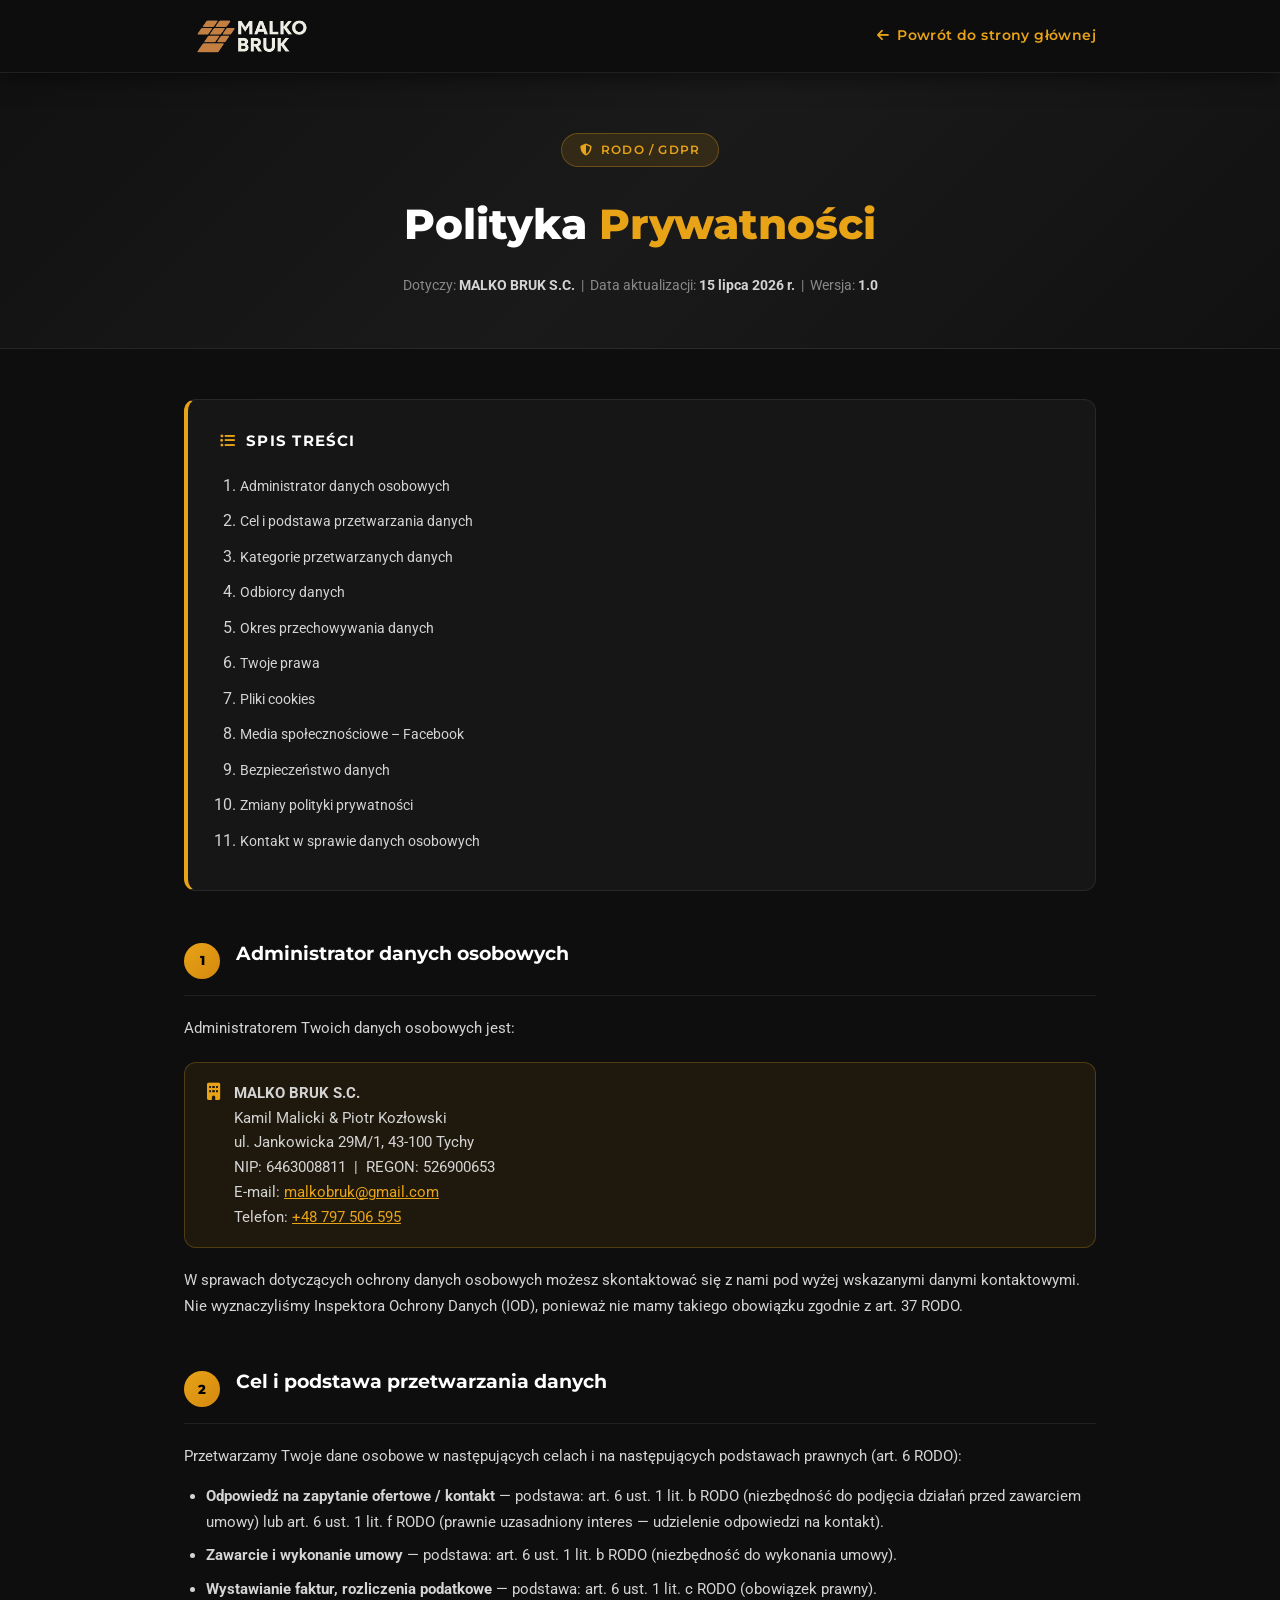
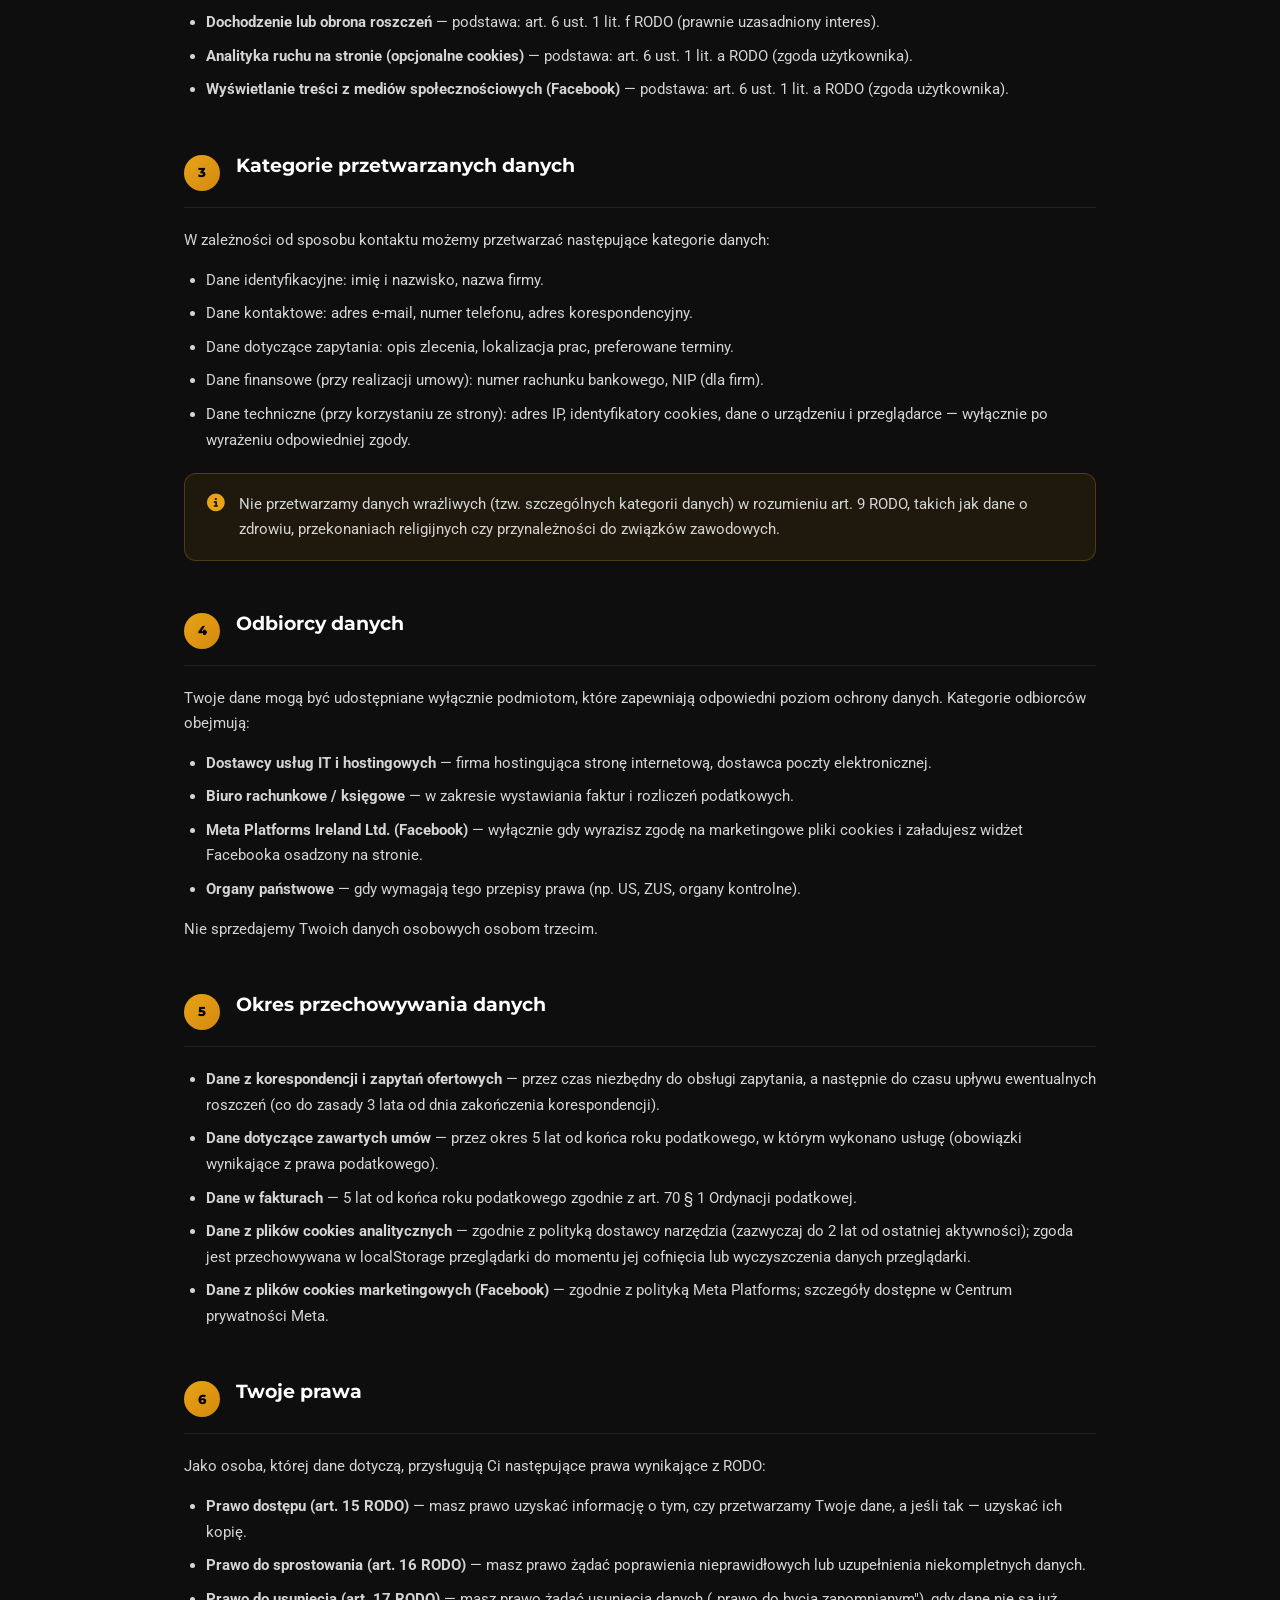
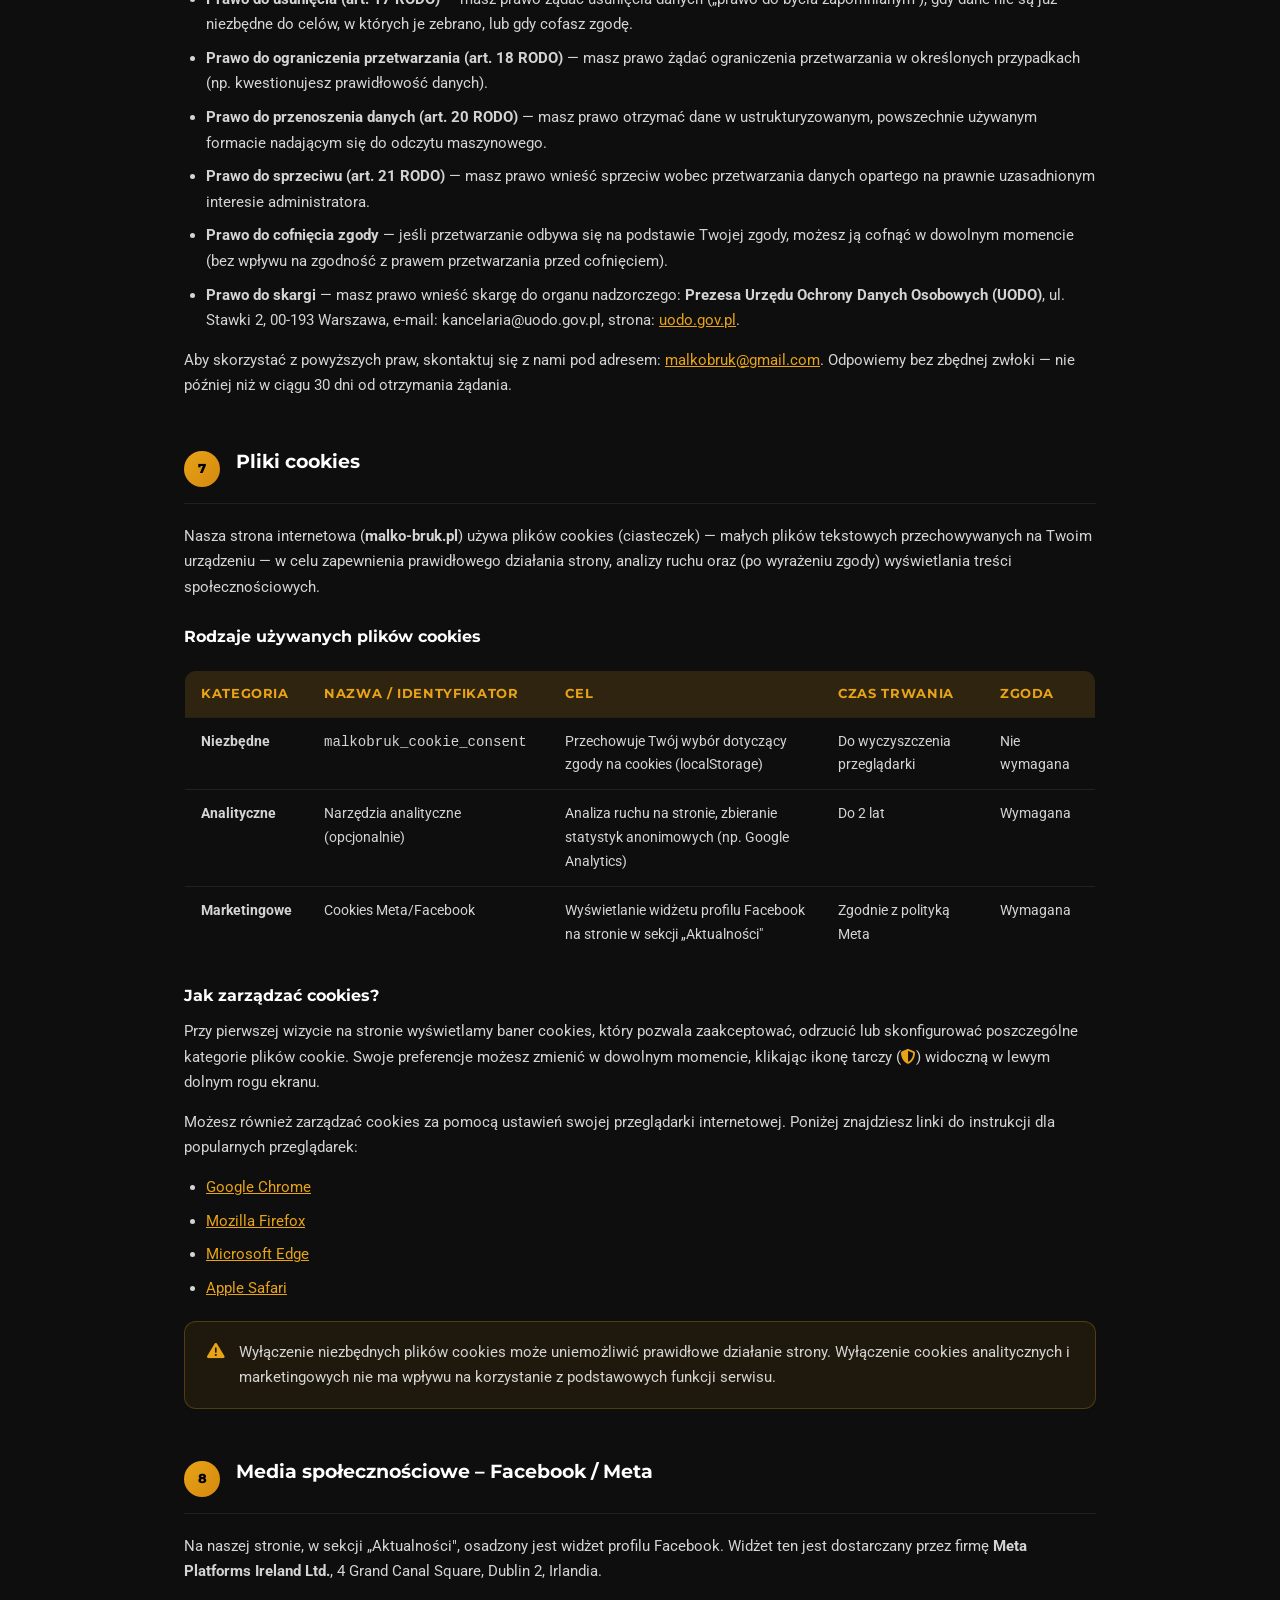
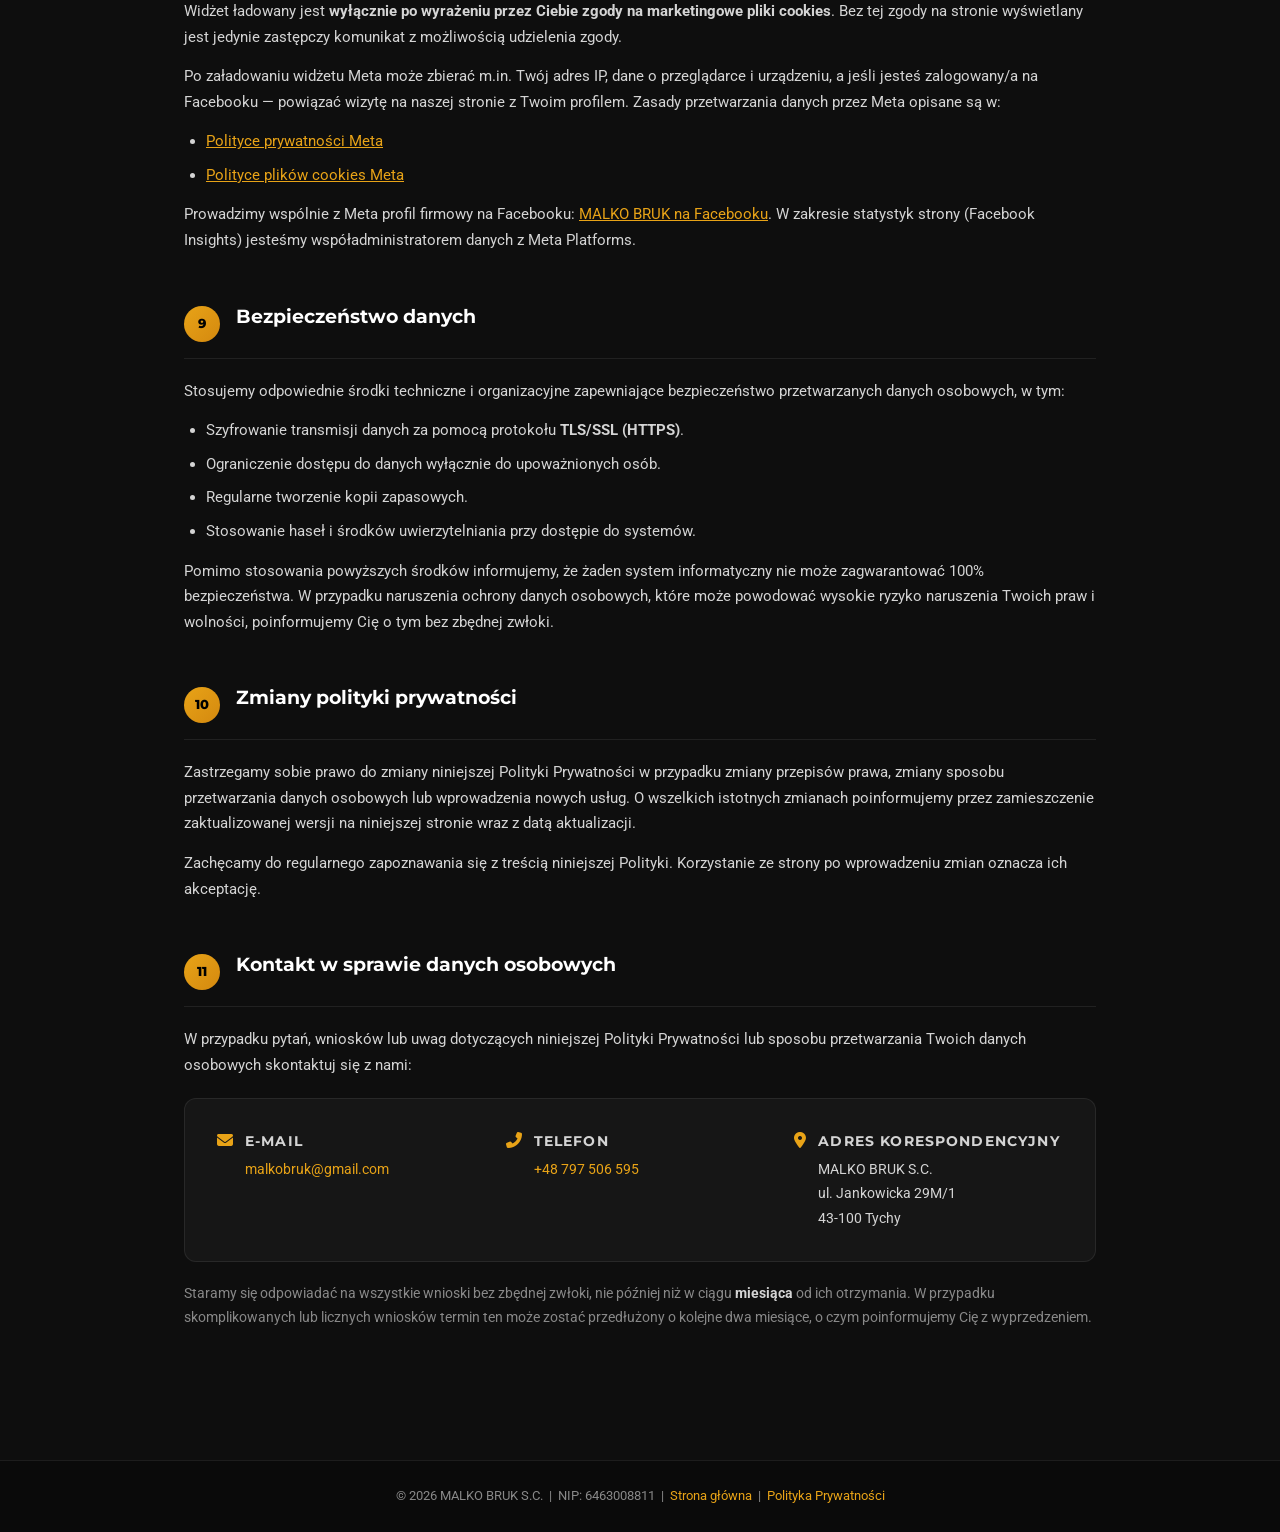
==== polityka-prywatnosci.html @ d1f9d099 "Aktualizacja strony: WebP images, realizacje folder, polityka prywatnosci, htaccess, nowe style i sk" ====
<!DOCTYPE html>
<html lang="pl">

<head>
    <meta charset="UTF-8">
    <meta name="viewport" content="width=device-width, initial-scale=1.0">
    <title>Polityka Prywatności | MALKO BRUK S.C.</title>
    <meta name="description" content="Polityka prywatności firmy MALKO BRUK S.C. - informacje o przetwarzaniu danych osobowych, plikach cookies i prawach użytkowników zgodnie z RODO.">
    <meta name="robots" content="noindex, follow">
    <link rel="canonical" href="https://malko-bruk.pl/polityka-prywatnosci.html">
    <link rel="icon" type="image/webp" href="logo.webp">

    <link rel="preconnect" href="https://fonts.googleapis.com">
    <link rel="preconnect" href="https://fonts.gstatic.com" crossorigin>
    <link href="https://fonts.googleapis.com/css2?family=Montserrat:wght@300;400;600;800&family=Roboto:wght@400;700&display=swap" rel="stylesheet">
    <link rel="stylesheet" href="https://cdnjs.cloudflare.com/ajax/libs/font-awesome/6.4.0/css/all.min.css">

    <style>
        :root {
            --clr-bg: #0e0e0e;
            --clr-surface: #161616;
            --clr-border: rgba(255,255,255,0.08);
            --clr-accent: #e8a317;
            --clr-accent-light: #f5c55a;
            --clr-text: #d4d4d4;
            --clr-text-muted: #888;
            --clr-white: #ffffff;
            --radius: 12px;
            --font-main: 'Montserrat', sans-serif;
            --font-body: 'Roboto', sans-serif;
        }

        *, *::before, *::after { box-sizing: border-box; margin: 0; padding: 0; }

        html { scroll-behavior: smooth; }

        body {
            background: var(--clr-bg);
            color: var(--clr-text);
            font-family: var(--font-body);
            line-height: 1.7;
            min-height: 100vh;
        }

        /* ---- Navbar ---- */
        .pp-navbar {
            background: rgba(14,14,14,0.97);
            border-bottom: 1px solid var(--clr-border);
            padding: 16px 0;
            position: sticky;
            top: 0;
            z-index: 100;
            box-shadow: 0 4px 20px rgba(0,0,0,0.5);
        }
        .pp-nav-inner {
            max-width: 960px;
            margin: 0 auto;
            padding: 0 24px;
            display: flex;
            align-items: center;
            gap: 20px;
        }
        .pp-nav-logo img {
            height: 40px;
            width: auto;
            display: block;
        }
        .pp-nav-back {
            margin-left: auto;
            display: inline-flex;
            align-items: center;
            gap: 8px;
            color: var(--clr-accent);
            text-decoration: none;
            font-family: var(--font-main);
            font-size: 0.85rem;
            font-weight: 600;
            letter-spacing: 0.03em;
            transition: color 0.2s;
        }
        .pp-nav-back:hover { color: var(--clr-accent-light); }

        /* ---- Hero ---- */
        .pp-hero {
            background: linear-gradient(135deg, #111 0%, #1a1a1a 50%, #111 100%);
            border-bottom: 1px solid var(--clr-border);
            padding: 60px 24px 50px;
            text-align: center;
        }
        .pp-hero-badge {
            display: inline-flex;
            align-items: center;
            gap: 8px;
            background: rgba(232,163,23,0.12);
            border: 1px solid rgba(232,163,23,0.3);
            border-radius: 50px;
            padding: 6px 18px;
            font-family: var(--font-main);
            font-size: 0.75rem;
            font-weight: 600;
            color: var(--clr-accent);
            text-transform: uppercase;
            letter-spacing: 0.1em;
            margin-bottom: 22px;
        }
        .pp-hero h1 {
            font-family: var(--font-main);
            font-size: clamp(1.8rem, 4vw, 2.6rem);
            font-weight: 800;
            color: var(--clr-white);
            margin-bottom: 14px;
        }
        .pp-hero h1 span { color: var(--clr-accent); }
        .pp-hero-meta {
            color: var(--clr-text-muted);
            font-size: 0.88rem;
        }
        .pp-hero-meta strong { color: var(--clr-text); }

        /* ---- Main container ---- */
        .pp-container {
            max-width: 960px;
            margin: 0 auto;
            padding: 50px 24px 80px;
        }

        /* ---- Table of Contents ---- */
        .pp-toc {
            background: var(--clr-surface);
            border: 1px solid var(--clr-border);
            border-left: 4px solid var(--clr-accent);
            border-radius: var(--radius);
            padding: 28px 32px;
            margin-bottom: 50px;
        }
        .pp-toc-title {
            font-family: var(--font-main);
            font-size: 0.95rem;
            font-weight: 700;
            color: var(--clr-white);
            text-transform: uppercase;
            letter-spacing: 0.08em;
            margin-bottom: 18px;
            display: flex;
            align-items: center;
            gap: 10px;
        }
        .pp-toc-title i { color: var(--clr-accent); }
        .pp-toc ol {
            padding-left: 20px;
        }
        .pp-toc ol li {
            margin-bottom: 8px;
        }
        .pp-toc ol li a {
            color: var(--clr-text);
            text-decoration: none;
            font-size: 0.9rem;
            transition: color 0.2s;
        }
        .pp-toc ol li a:hover { color: var(--clr-accent); }

        /* ---- Sections ---- */
        .pp-section {
            margin-bottom: 50px;
            scroll-margin-top: 80px;
        }
        .pp-section-header {
            display: flex;
            align-items: flex-start;
            gap: 16px;
            margin-bottom: 20px;
            padding-bottom: 16px;
            border-bottom: 1px solid var(--clr-border);
        }
        .pp-section-num {
            flex-shrink: 0;
            width: 36px;
            height: 36px;
            background: linear-gradient(135deg, var(--clr-accent), #d4890f);
            border-radius: 50%;
            display: flex;
            align-items: center;
            justify-content: center;
            font-family: var(--font-main);
            font-size: 0.8rem;
            font-weight: 800;
            color: #000;
            margin-top: 2px;
        }
        .pp-section h2 {
            font-family: var(--font-main);
            font-size: 1.2rem;
            font-weight: 700;
            color: var(--clr-white);
            line-height: 1.3;
        }
        .pp-section p {
            margin-bottom: 14px;
            font-size: 0.94rem;
            color: var(--clr-text);
        }
        .pp-section p:last-child { margin-bottom: 0; }
        .pp-section ul, .pp-section ol {
            padding-left: 22px;
            margin-bottom: 14px;
        }
        .pp-section li {
            font-size: 0.94rem;
            color: var(--clr-text);
            margin-bottom: 8px;
        }
        .pp-section h3 {
            font-family: var(--font-main);
            font-size: 1rem;
            font-weight: 700;
            color: var(--clr-white);
            margin: 22px 0 10px;
        }

        /* ---- Info box ---- */
        .pp-info-box {
            background: rgba(232,163,23,0.08);
            border: 1px solid rgba(232,163,23,0.25);
            border-radius: var(--radius);
            padding: 18px 22px;
            margin: 20px 0;
            display: flex;
            gap: 14px;
            align-items: flex-start;
        }
        .pp-info-box i {
            color: var(--clr-accent);
            font-size: 1.1rem;
            flex-shrink: 0;
            margin-top: 2px;
        }
        .pp-info-box p {
            margin: 0;
            font-size: 0.91rem;
        }

        /* ---- Cookie table ---- */
        .pp-cookie-table {
            width: 100%;
            border-collapse: collapse;
            margin: 20px 0;
            font-size: 0.88rem;
            border-radius: var(--radius);
            overflow: hidden;
            border: 1px solid var(--clr-border);
        }
        .pp-cookie-table thead tr {
            background: rgba(232,163,23,0.15);
        }
        .pp-cookie-table th {
            padding: 12px 16px;
            text-align: left;
            font-family: var(--font-main);
            font-weight: 700;
            color: var(--clr-accent);
            font-size: 0.8rem;
            text-transform: uppercase;
            letter-spacing: 0.05em;
        }
        .pp-cookie-table td {
            padding: 12px 16px;
            border-top: 1px solid var(--clr-border);
            color: var(--clr-text);
            vertical-align: top;
        }
        .pp-cookie-table tbody tr:hover {
            background: rgba(255,255,255,0.03);
        }

        /* ---- Contact box ---- */
        .pp-contact-box {
            background: var(--clr-surface);
            border: 1px solid var(--clr-border);
            border-radius: var(--radius);
            padding: 30px 32px;
            display: grid;
            grid-template-columns: repeat(auto-fit, minmax(200px, 1fr));
            gap: 20px;
            margin-top: 20px;
        }
        .pp-contact-item {
            display: flex;
            align-items: flex-start;
            gap: 12px;
        }
        .pp-contact-item i {
            color: var(--clr-accent);
            font-size: 1rem;
            margin-top: 3px;
            flex-shrink: 0;
        }
        .pp-contact-item p {
            margin: 0;
            font-size: 0.9rem;
        }
        .pp-contact-item a {
            color: var(--clr-accent);
            text-decoration: none;
        }
        .pp-contact-item a:hover {
            color: var(--clr-accent-light);
            text-decoration: underline;
        }
        .pp-contact-label {
            font-family: var(--font-main);
            font-size: 0.75rem;
            font-weight: 700;
            color: var(--clr-text-muted);
            text-transform: uppercase;
            letter-spacing: 0.08em;
            margin-bottom: 4px !important;
        }

        /* ---- Footer ---- */
        .pp-footer {
            background: #0a0a0a;
            border-top: 1px solid var(--clr-border);
            padding: 24px;
            text-align: center;
            font-size: 0.84rem;
            color: var(--clr-text-muted);
        }
        .pp-footer a {
            color: var(--clr-accent);
            text-decoration: none;
        }
        .pp-footer a:hover { text-decoration: underline; }

        /* ---- Responsive ---- */
        @media (max-width: 600px) {
            .pp-contact-box { grid-template-columns: 1fr; }
            .pp-toc { padding: 20px; }
            .pp-section-header { flex-direction: row; }
        }
    </style>
</head>

<body>

    <!-- Navbar -->
    <nav class="pp-navbar" aria-label="Nawigacja strony polityki prywatności">
        <div class="pp-nav-inner">
            <a href="index.html" class="pp-nav-logo" aria-label="Powrót do strony głównej MALKO BRUK">
                <img src="malko_logo_napis.webp" alt="MALKO BRUK" width="130" height="47">
            </a>
            <a href="index.html" class="pp-nav-back">
                <i class="fas fa-arrow-left" aria-hidden="true"></i> Powrót do strony głównej
            </a>
        </div>
    </nav>

    <!-- Hero -->
    <div class="pp-hero">
        <div class="pp-hero-badge">
            <i class="fas fa-shield-alt" aria-hidden="true"></i> RODO / GDPR
        </div>
        <h1>Polityka <span>Prywatności</span></h1>
        <p class="pp-hero-meta">
            Dotyczy: <strong>MALKO BRUK S.C.</strong> &nbsp;|&nbsp;
            Data aktualizacji: <strong>15 lipca 2026 r.</strong> &nbsp;|&nbsp;
            Wersja: <strong>1.0</strong>
        </p>
    </div>

    <!-- Main content -->
    <main class="pp-container" id="main-content">

        <!-- Table of Contents -->
        <nav class="pp-toc" aria-label="Spis treści">
            <div class="pp-toc-title">
                <i class="fas fa-list-ul" aria-hidden="true"></i> Spis treści
            </div>
            <ol>
                <li><a href="#administrator">Administrator danych osobowych</a></li>
                <li><a href="#cel-przetwarzania">Cel i podstawa przetwarzania danych</a></li>
                <li><a href="#kategorie-danych">Kategorie przetwarzanych danych</a></li>
                <li><a href="#odbiorcy">Odbiorcy danych</a></li>
                <li><a href="#przechowywanie">Okres przechowywania danych</a></li>
                <li><a href="#prawa">Twoje prawa</a></li>
                <li><a href="#cookies">Pliki cookies</a></li>
                <li><a href="#media-spolecznosciowe">Media społecznościowe – Facebook</a></li>
                <li><a href="#bezpieczenstwo">Bezpieczeństwo danych</a></li>
                <li><a href="#zmiany">Zmiany polityki prywatności</a></li>
                <li><a href="#kontakt-pp">Kontakt w sprawie danych osobowych</a></li>
            </ol>
        </nav>

        <!-- §1 Administrator -->
        <section class="pp-section" id="administrator">
            <div class="pp-section-header">
                <div class="pp-section-num">1</div>
                <h2>Administrator danych osobowych</h2>
            </div>
            <p>Administratorem Twoich danych osobowych jest:</p>
            <div class="pp-info-box">
                <i class="fas fa-building" aria-hidden="true"></i>
                <div>
                    <p><strong>MALKO BRUK S.C.</strong><br>
                    Kamil Malicki &amp; Piotr Kozłowski<br>
                    ul. Jankowicka 29M/1, 43-100 Tychy<br>
                    NIP: 6463008811 &nbsp;|&nbsp; REGON: 526900653<br>
                    E-mail: <a href="mailto:malkobruk@gmail.com" style="color: #e8a317;">malkobruk@gmail.com</a><br>
                    Telefon: <a href="tel:+48797506595" style="color: #e8a317;">+48 797 506 595</a></p>
                </div>
            </div>
            <p>W sprawach dotyczących ochrony danych osobowych możesz skontaktować się z nami pod wyżej wskazanymi danymi kontaktowymi. Nie wyznaczyliśmy Inspektora Ochrony Danych (IOD), ponieważ nie mamy takiego obowiązku zgodnie z art. 37 RODO.</p>
        </section>

        <!-- §2 Cel i podstawa -->
        <section class="pp-section" id="cel-przetwarzania">
            <div class="pp-section-header">
                <div class="pp-section-num">2</div>
                <h2>Cel i podstawa przetwarzania danych</h2>
            </div>
            <p>Przetwarzamy Twoje dane osobowe w następujących celach i na następujących podstawach prawnych (art. 6 RODO):</p>
            <ul>
                <li><strong>Odpowiedź na zapytanie ofertowe / kontakt</strong> — podstawa: art. 6 ust. 1 lit. b RODO (niezbędność do podjęcia działań przed zawarciem umowy) lub art. 6 ust. 1 lit. f RODO (prawnie uzasadniony interes — udzielenie odpowiedzi na kontakt).</li>
                <li><strong>Zawarcie i wykonanie umowy</strong> — podstawa: art. 6 ust. 1 lit. b RODO (niezbędność do wykonania umowy).</li>
                <li><strong>Wystawianie faktur, rozliczenia podatkowe</strong> — podstawa: art. 6 ust. 1 lit. c RODO (obowiązek prawny).</li>
                <li><strong>Dochodzenie lub obrona roszczeń</strong> — podstawa: art. 6 ust. 1 lit. f RODO (prawnie uzasadniony interes).</li>
                <li><strong>Analityka ruchu na stronie (opcjonalne cookies)</strong> — podstawa: art. 6 ust. 1 lit. a RODO (zgoda użytkownika).</li>
                <li><strong>Wyświetlanie treści z mediów społecznościowych (Facebook)</strong> — podstawa: art. 6 ust. 1 lit. a RODO (zgoda użytkownika).</li>
            </ul>
        </section>

        <!-- §3 Kategorie danych -->
        <section class="pp-section" id="kategorie-danych">
            <div class="pp-section-header">
                <div class="pp-section-num">3</div>
                <h2>Kategorie przetwarzanych danych</h2>
            </div>
            <p>W zależności od sposobu kontaktu możemy przetwarzać następujące kategorie danych:</p>
            <ul>
                <li>Dane identyfikacyjne: imię i nazwisko, nazwa firmy.</li>
                <li>Dane kontaktowe: adres e-mail, numer telefonu, adres korespondencyjny.</li>
                <li>Dane dotyczące zapytania: opis zlecenia, lokalizacja prac, preferowane terminy.</li>
                <li>Dane finansowe (przy realizacji umowy): numer rachunku bankowego, NIP (dla firm).</li>
                <li>Dane techniczne (przy korzystaniu ze strony): adres IP, identyfikatory cookies, dane o urządzeniu i przeglądarce — wyłącznie po wyrażeniu odpowiedniej zgody.</li>
            </ul>
            <div class="pp-info-box">
                <i class="fas fa-info-circle" aria-hidden="true"></i>
                <p>Nie przetwarzamy danych wrażliwych (tzw. szczególnych kategorii danych) w rozumieniu art. 9 RODO, takich jak dane o zdrowiu, przekonaniach religijnych czy przynależności do związków zawodowych.</p>
            </div>
        </section>

        <!-- §4 Odbiorcy -->
        <section class="pp-section" id="odbiorcy">
            <div class="pp-section-header">
                <div class="pp-section-num">4</div>
                <h2>Odbiorcy danych</h2>
            </div>
            <p>Twoje dane mogą być udostępniane wyłącznie podmiotom, które zapewniają odpowiedni poziom ochrony danych. Kategorie odbiorców obejmują:</p>
            <ul>
                <li><strong>Dostawcy usług IT i hostingowych</strong> — firma hostingująca stronę internetową, dostawca poczty elektronicznej.</li>
                <li><strong>Biuro rachunkowe / księgowe</strong> — w zakresie wystawiania faktur i rozliczeń podatkowych.</li>
                <li><strong>Meta Platforms Ireland Ltd. (Facebook)</strong> — wyłącznie gdy wyrazisz zgodę na marketingowe pliki cookies i załadujesz widżet Facebooka osadzony na stronie.</li>
                <li><strong>Organy państwowe</strong> — gdy wymagają tego przepisy prawa (np. US, ZUS, organy kontrolne).</li>
            </ul>
            <p>Nie sprzedajemy Twoich danych osobowych osobom trzecim.</p>
        </section>

        <!-- §5 Przechowywanie -->
        <section class="pp-section" id="przechowywanie">
            <div class="pp-section-header">
                <div class="pp-section-num">5</div>
                <h2>Okres przechowywania danych</h2>
            </div>
            <ul>
                <li><strong>Dane z korespondencji i zapytań ofertowych</strong> — przez czas niezbędny do obsługi zapytania, a następnie do czasu upływu ewentualnych roszczeń (co do zasady 3 lata od dnia zakończenia korespondencji).</li>
                <li><strong>Dane dotyczące zawartych umów</strong> — przez okres 5 lat od końca roku podatkowego, w którym wykonano usługę (obowiązki wynikające z prawa podatkowego).</li>
                <li><strong>Dane w fakturach</strong> — 5 lat od końca roku podatkowego zgodnie z art. 70 § 1 Ordynacji podatkowej.</li>
                <li><strong>Dane z plików cookies analitycznych</strong> — zgodnie z polityką dostawcy narzędzia (zazwyczaj do 2 lat od ostatniej aktywności); zgoda jest przechowywana w localStorage przeglądarki do momentu jej cofnięcia lub wyczyszczenia danych przeglądarki.</li>
                <li><strong>Dane z plików cookies marketingowych (Facebook)</strong> — zgodnie z polityką Meta Platforms; szczegóły dostępne w Centrum prywatności Meta.</li>
            </ul>
        </section>

        <!-- §6 Prawa -->
        <section class="pp-section" id="prawa">
            <div class="pp-section-header">
                <div class="pp-section-num">6</div>
                <h2>Twoje prawa</h2>
            </div>
            <p>Jako osoba, której dane dotyczą, przysługują Ci następujące prawa wynikające z RODO:</p>
            <ul>
                <li><strong>Prawo dostępu (art. 15 RODO)</strong> — masz prawo uzyskać informację o tym, czy przetwarzamy Twoje dane, a jeśli tak — uzyskać ich kopię.</li>
                <li><strong>Prawo do sprostowania (art. 16 RODO)</strong> — masz prawo żądać poprawienia nieprawidłowych lub uzupełnienia niekompletnych danych.</li>
                <li><strong>Prawo do usunięcia (art. 17 RODO)</strong> — masz prawo żądać usunięcia danych („prawo do bycia zapomnianym"), gdy dane nie są już niezbędne do celów, w których je zebrano, lub gdy cofasz zgodę.</li>
                <li><strong>Prawo do ograniczenia przetwarzania (art. 18 RODO)</strong> — masz prawo żądać ograniczenia przetwarzania w określonych przypadkach (np. kwestionujesz prawidłowość danych).</li>
                <li><strong>Prawo do przenoszenia danych (art. 20 RODO)</strong> — masz prawo otrzymać dane w ustrukturyzowanym, powszechnie używanym formacie nadającym się do odczytu maszynowego.</li>
                <li><strong>Prawo do sprzeciwu (art. 21 RODO)</strong> — masz prawo wnieść sprzeciw wobec przetwarzania danych opartego na prawnie uzasadnionym interesie administratora.</li>
                <li><strong>Prawo do cofnięcia zgody</strong> — jeśli przetwarzanie odbywa się na podstawie Twojej zgody, możesz ją cofnąć w dowolnym momencie (bez wpływu na zgodność z prawem przetwarzania przed cofnięciem).</li>
                <li><strong>Prawo do skargi</strong> — masz prawo wnieść skargę do organu nadzorczego: <strong>Prezesa Urzędu Ochrony Danych Osobowych (UODO)</strong>, ul. Stawki 2, 00-193 Warszawa, e-mail: kancelaria@uodo.gov.pl, strona: <a href="https://uodo.gov.pl" target="_blank" rel="noopener noreferrer" style="color:#e8a317;">uodo.gov.pl</a>.</li>
            </ul>
            <p>Aby skorzystać z powyższych praw, skontaktuj się z nami pod adresem: <a href="mailto:malkobruk@gmail.com" style="color:#e8a317;">malkobruk@gmail.com</a>. Odpowiemy bez zbędnej zwłoki — nie później niż w ciągu 30 dni od otrzymania żądania.</p>
        </section>

        <!-- §7 Cookies -->
        <section class="pp-section" id="cookies">
            <div class="pp-section-header">
                <div class="pp-section-num">7</div>
                <h2>Pliki cookies</h2>
            </div>
            <p>Nasza strona internetowa (<strong>malko-bruk.pl</strong>) używa plików cookies (ciasteczek) — małych plików tekstowych przechowywanych na Twoim urządzeniu — w celu zapewnienia prawidłowego działania strony, analizy ruchu oraz (po wyrażeniu zgody) wyświetlania treści społecznościowych.</p>

            <h3>Rodzaje używanych plików cookies</h3>
            <table class="pp-cookie-table" role="table" aria-label="Tabela plików cookies">
                <thead>
                    <tr>
                        <th scope="col">Kategoria</th>
                        <th scope="col">Nazwa / Identyfikator</th>
                        <th scope="col">Cel</th>
                        <th scope="col">Czas trwania</th>
                        <th scope="col">Zgoda</th>
                    </tr>
                </thead>
                <tbody>
                    <tr>
                        <td><strong>Niezbędne</strong></td>
                        <td><code>malkobruk_cookie_consent</code></td>
                        <td>Przechowuje Twój wybór dotyczący zgody na cookies (localStorage)</td>
                        <td>Do wyczyszczenia przeglądarki</td>
                        <td>Nie wymagana</td>
                    </tr>
                    <tr>
                        <td><strong>Analityczne</strong></td>
                        <td>Narzędzia analityczne (opcjonalnie)</td>
                        <td>Analiza ruchu na stronie, zbieranie statystyk anonimowych (np. Google Analytics)</td>
                        <td>Do 2 lat</td>
                        <td>Wymagana</td>
                    </tr>
                    <tr>
                        <td><strong>Marketingowe</strong></td>
                        <td>Cookies Meta/Facebook</td>
                        <td>Wyświetlanie widżetu profilu Facebook na stronie w sekcji „Aktualności"</td>
                        <td>Zgodnie z polityką Meta</td>
                        <td>Wymagana</td>
                    </tr>
                </tbody>
            </table>

            <h3>Jak zarządzać cookies?</h3>
            <p>Przy pierwszej wizycie na stronie wyświetlamy baner cookies, który pozwala zaakceptować, odrzucić lub skonfigurować poszczególne kategorie plików cookie. Swoje preferencje możesz zmienić w dowolnym momencie, klikając ikonę tarczy (<i class="fas fa-shield-alt" aria-hidden="true" style="color:#e8a317;"></i>) widoczną w lewym dolnym rogu ekranu.</p>
            <p>Możesz również zarządzać cookies za pomocą ustawień swojej przeglądarki internetowej. Poniżej znajdziesz linki do instrukcji dla popularnych przeglądarek:</p>
            <ul>
                <li><a href="https://support.google.com/chrome/answer/95647" target="_blank" rel="noopener noreferrer" style="color:#e8a317;">Google Chrome</a></li>
                <li><a href="https://support.mozilla.org/pl/kb/usuwanie-ciasteczek" target="_blank" rel="noopener noreferrer" style="color:#e8a317;">Mozilla Firefox</a></li>
                <li><a href="https://support.microsoft.com/pl-pl/microsoft-edge/usuwanie-pliki-cookie" target="_blank" rel="noopener noreferrer" style="color:#e8a317;">Microsoft Edge</a></li>
                <li><a href="https://support.apple.com/pl-pl/guide/safari/sfri11471/mac" target="_blank" rel="noopener noreferrer" style="color:#e8a317;">Apple Safari</a></li>
            </ul>
            <div class="pp-info-box">
                <i class="fas fa-exclamation-triangle" aria-hidden="true"></i>
                <p>Wyłączenie niezbędnych plików cookies może uniemożliwić prawidłowe działanie strony. Wyłączenie cookies analitycznych i marketingowych nie ma wpływu na korzystanie z podstawowych funkcji serwisu.</p>
            </div>
        </section>

        <!-- §8 Facebook -->
        <section class="pp-section" id="media-spolecznosciowe">
            <div class="pp-section-header">
                <div class="pp-section-num">8</div>
                <h2>Media społecznościowe – Facebook / Meta</h2>
            </div>
            <p>Na naszej stronie, w sekcji „Aktualności", osadzony jest widżet profilu Facebook. Widżet ten jest dostarczany przez firmę <strong>Meta Platforms Ireland Ltd.</strong>, 4 Grand Canal Square, Dublin 2, Irlandia.</p>
            <p>Widżet ładowany jest <strong>wyłącznie po wyrażeniu przez Ciebie zgody na marketingowe pliki cookies</strong>. Bez tej zgody na stronie wyświetlany jest jedynie zastępczy komunikat z możliwością udzielenia zgody.</p>
            <p>Po załadowaniu widżetu Meta może zbierać m.in. Twój adres IP, dane o przeglądarce i urządzeniu, a jeśli jesteś zalogowany/a na Facebooku — powiązać wizytę na naszej stronie z Twoim profilem. Zasady przetwarzania danych przez Meta opisane są w:</p>
            <ul>
                <li><a href="https://www.facebook.com/privacy/policy/" target="_blank" rel="noopener noreferrer" style="color:#e8a317;">Polityce prywatności Meta</a></li>
                <li><a href="https://www.facebook.com/policies/cookies/" target="_blank" rel="noopener noreferrer" style="color:#e8a317;">Polityce plików cookies Meta</a></li>
            </ul>
            <p>Prowadzimy wspólnie z Meta profil firmowy na Facebooku: <a href="https://www.facebook.com/profile.php?id=61573181715064" target="_blank" rel="noopener noreferrer" style="color:#e8a317;">MALKO BRUK na Facebooku</a>. W zakresie statystyk strony (Facebook Insights) jesteśmy współadministratorem danych z Meta Platforms.</p>
        </section>

        <!-- §9 Bezpieczeństwo -->
        <section class="pp-section" id="bezpieczenstwo">
            <div class="pp-section-header">
                <div class="pp-section-num">9</div>
                <h2>Bezpieczeństwo danych</h2>
            </div>
            <p>Stosujemy odpowiednie środki techniczne i organizacyjne zapewniające bezpieczeństwo przetwarzanych danych osobowych, w tym:</p>
            <ul>
                <li>Szyfrowanie transmisji danych za pomocą protokołu <strong>TLS/SSL (HTTPS)</strong>.</li>
                <li>Ograniczenie dostępu do danych wyłącznie do upoważnionych osób.</li>
                <li>Regularne tworzenie kopii zapasowych.</li>
                <li>Stosowanie haseł i środków uwierzytelniania przy dostępie do systemów.</li>
            </ul>
            <p>Pomimo stosowania powyższych środków informujemy, że żaden system informatyczny nie może zagwarantować 100% bezpieczeństwa. W przypadku naruszenia ochrony danych osobowych, które może powodować wysokie ryzyko naruszenia Twoich praw i wolności, poinformujemy Cię o tym bez zbędnej zwłoki.</p>
        </section>

        <!-- §10 Zmiany -->
        <section class="pp-section" id="zmiany">
            <div class="pp-section-header">
                <div class="pp-section-num">10</div>
                <h2>Zmiany polityki prywatności</h2>
            </div>
            <p>Zastrzegamy sobie prawo do zmiany niniejszej Polityki Prywatności w przypadku zmiany przepisów prawa, zmiany sposobu przetwarzania danych osobowych lub wprowadzenia nowych usług. O wszelkich istotnych zmianach poinformujemy przez zamieszczenie zaktualizowanej wersji na niniejszej stronie wraz z datą aktualizacji.</p>
            <p>Zachęcamy do regularnego zapoznawania się z treścią niniejszej Polityki. Korzystanie ze strony po wprowadzeniu zmian oznacza ich akceptację.</p>
        </section>

        <!-- §11 Kontakt -->
        <section class="pp-section" id="kontakt-pp">
            <div class="pp-section-header">
                <div class="pp-section-num">11</div>
                <h2>Kontakt w sprawie danych osobowych</h2>
            </div>
            <p>W przypadku pytań, wniosków lub uwag dotyczących niniejszej Polityki Prywatności lub sposobu przetwarzania Twoich danych osobowych skontaktuj się z nami:</p>
            <div class="pp-contact-box">
                <div class="pp-contact-item">
                    <i class="fas fa-envelope" aria-hidden="true"></i>
                    <div>
                        <p class="pp-contact-label">E-mail</p>
                        <p><a href="mailto:malkobruk@gmail.com">malkobruk@gmail.com</a></p>
                    </div>
                </div>
                <div class="pp-contact-item">
                    <i class="fas fa-phone-alt" aria-hidden="true"></i>
                    <div>
                        <p class="pp-contact-label">Telefon</p>
                        <p><a href="tel:+48797506595">+48 797 506 595</a></p>
                    </div>
                </div>
                <div class="pp-contact-item">
                    <i class="fas fa-map-marker-alt" aria-hidden="true"></i>
                    <div>
                        <p class="pp-contact-label">Adres korespondencyjny</p>
                        <p>MALKO BRUK S.C.<br>ul. Jankowicka 29M/1<br>43-100 Tychy</p>
                    </div>
                </div>
            </div>
            <p style="margin-top: 20px; font-size: 0.88rem; color: #888;">Staramy się odpowiadać na wszystkie wnioski bez zbędnej zwłoki, nie później niż w ciągu <strong style="color: #d4d4d4;">miesiąca</strong> od ich otrzymania. W przypadku skomplikowanych lub licznych wniosków termin ten może zostać przedłużony o kolejne dwa miesiące, o czym poinformujemy Cię z wyprzedzeniem.</p>
        </section>

    </main>

    <!-- Footer -->
    <footer class="pp-footer">
        <p>&copy; 2026 MALKO BRUK S.C. &nbsp;|&nbsp; NIP: 6463008811 &nbsp;|&nbsp;
            <a href="index.html">Strona główna</a> &nbsp;|&nbsp;
            <a href="polityka-prywatnosci.html">Polityka Prywatności</a>
        </p>
    </footer>

</body>

</html>
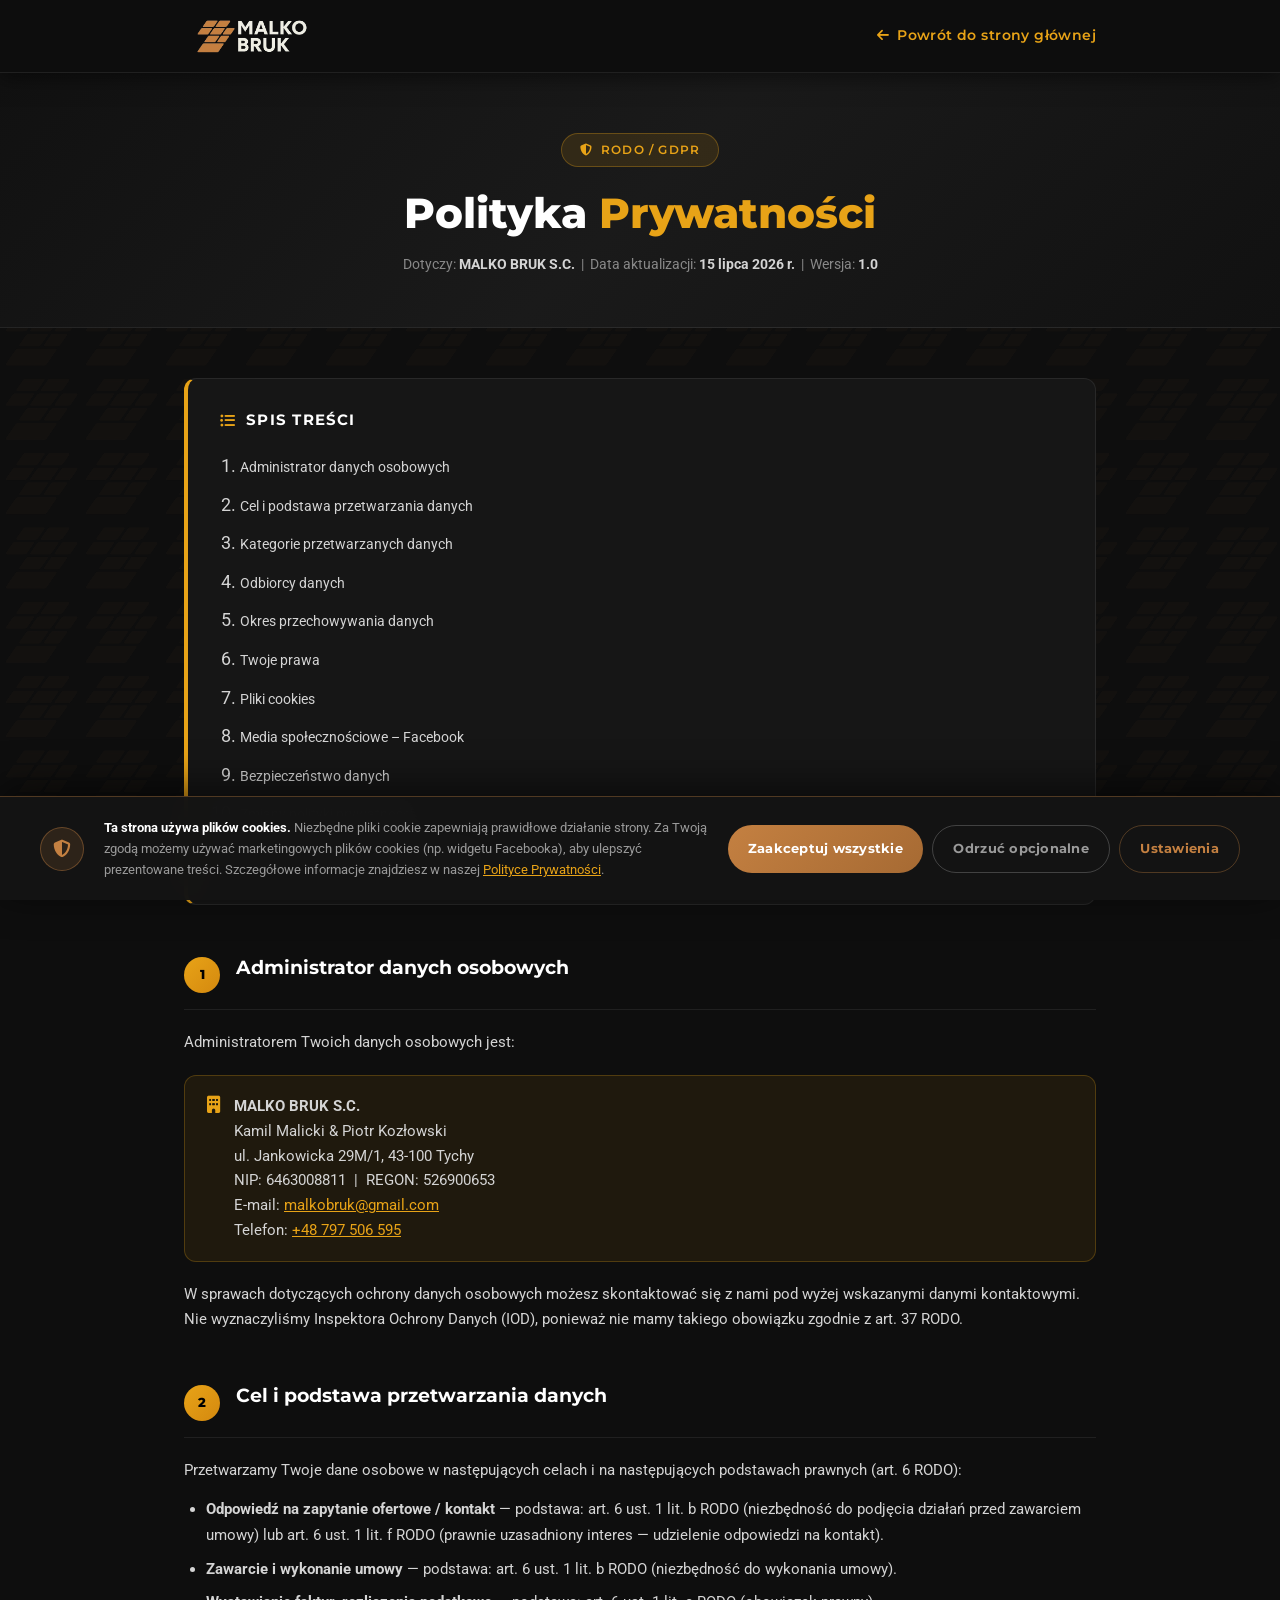
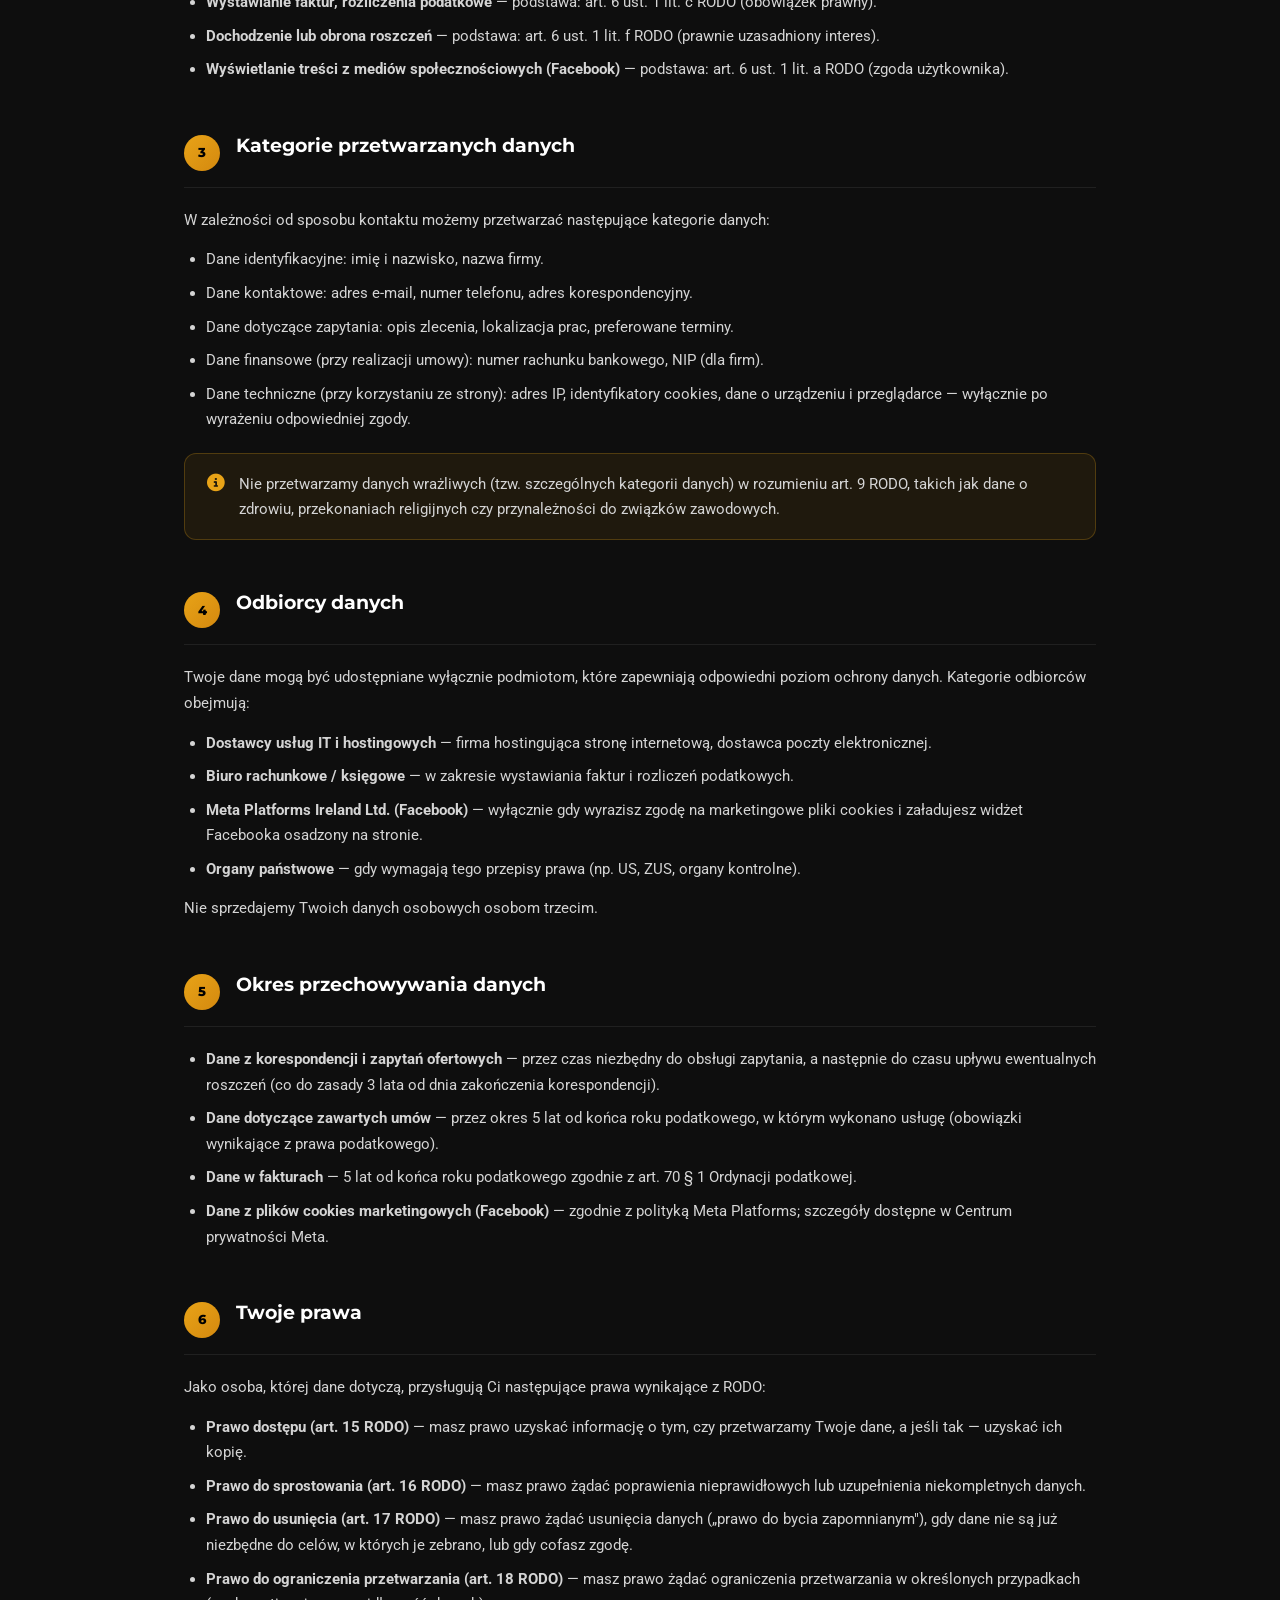
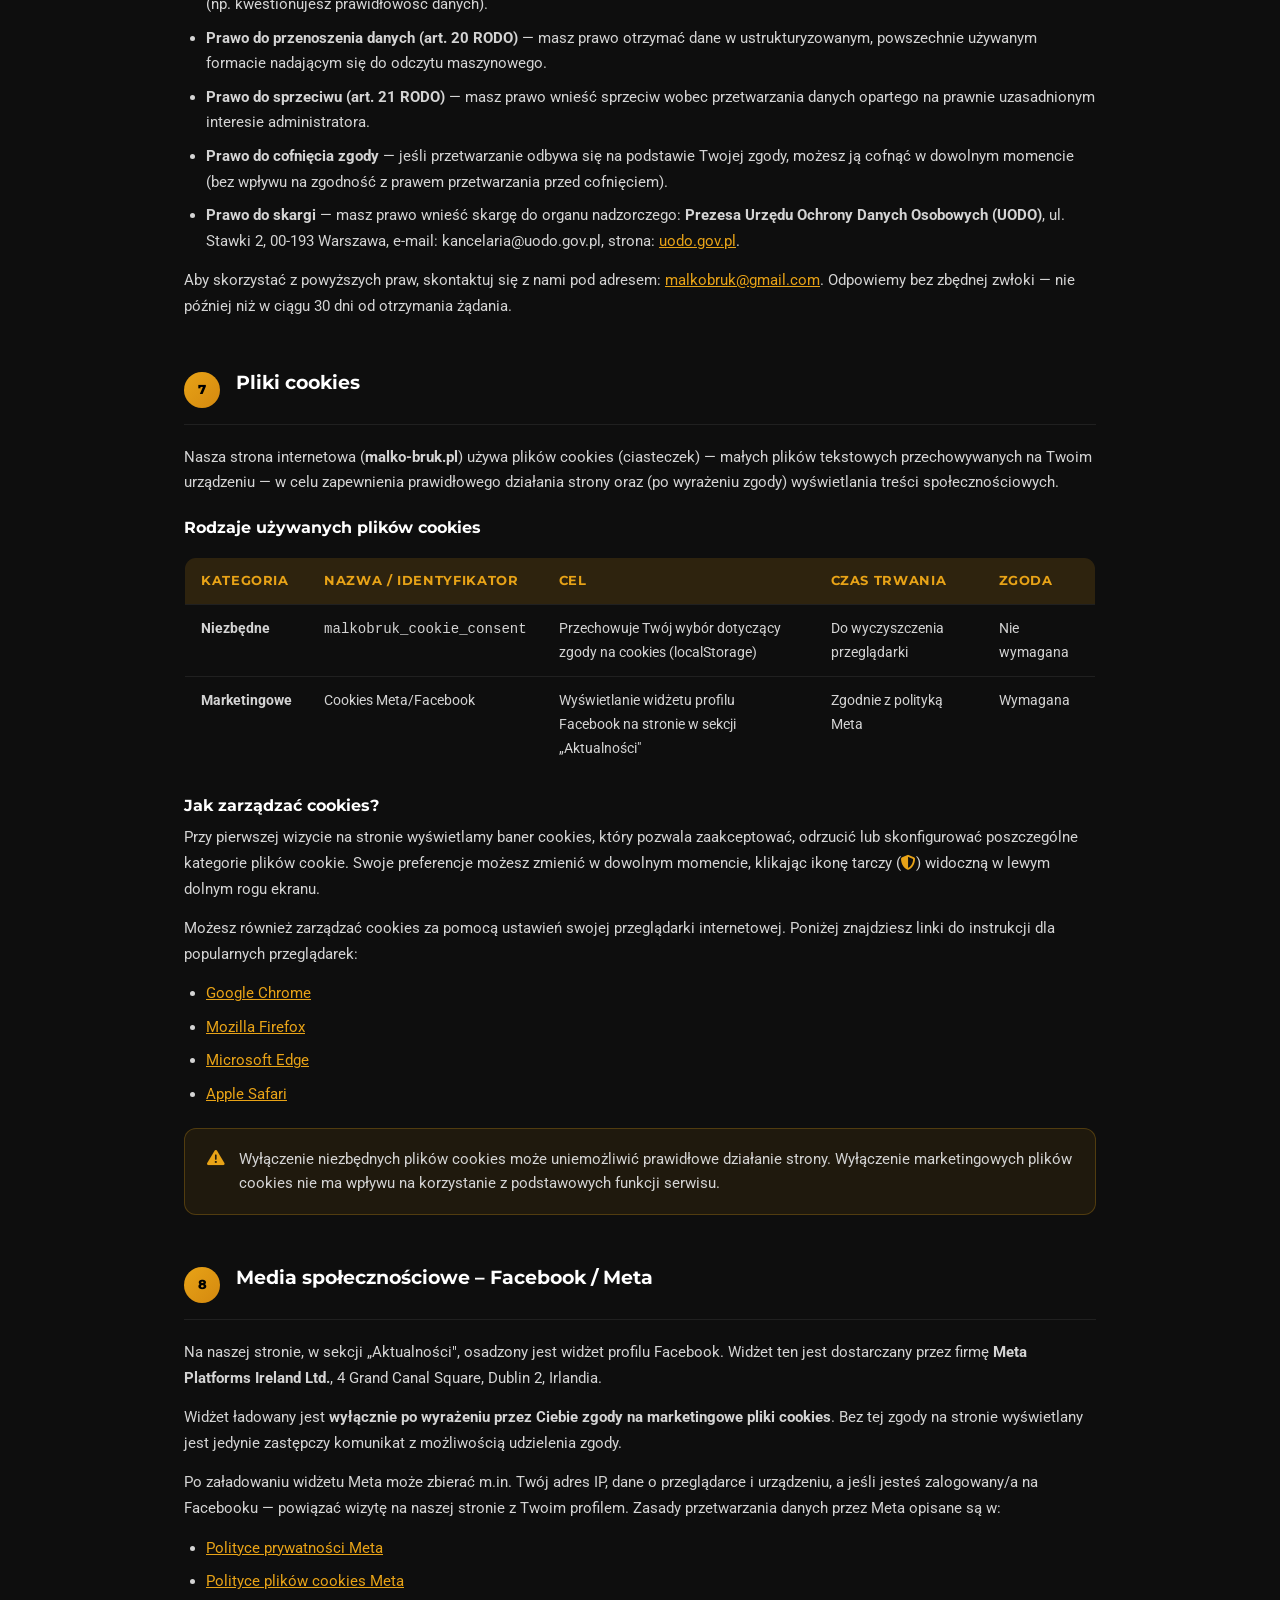
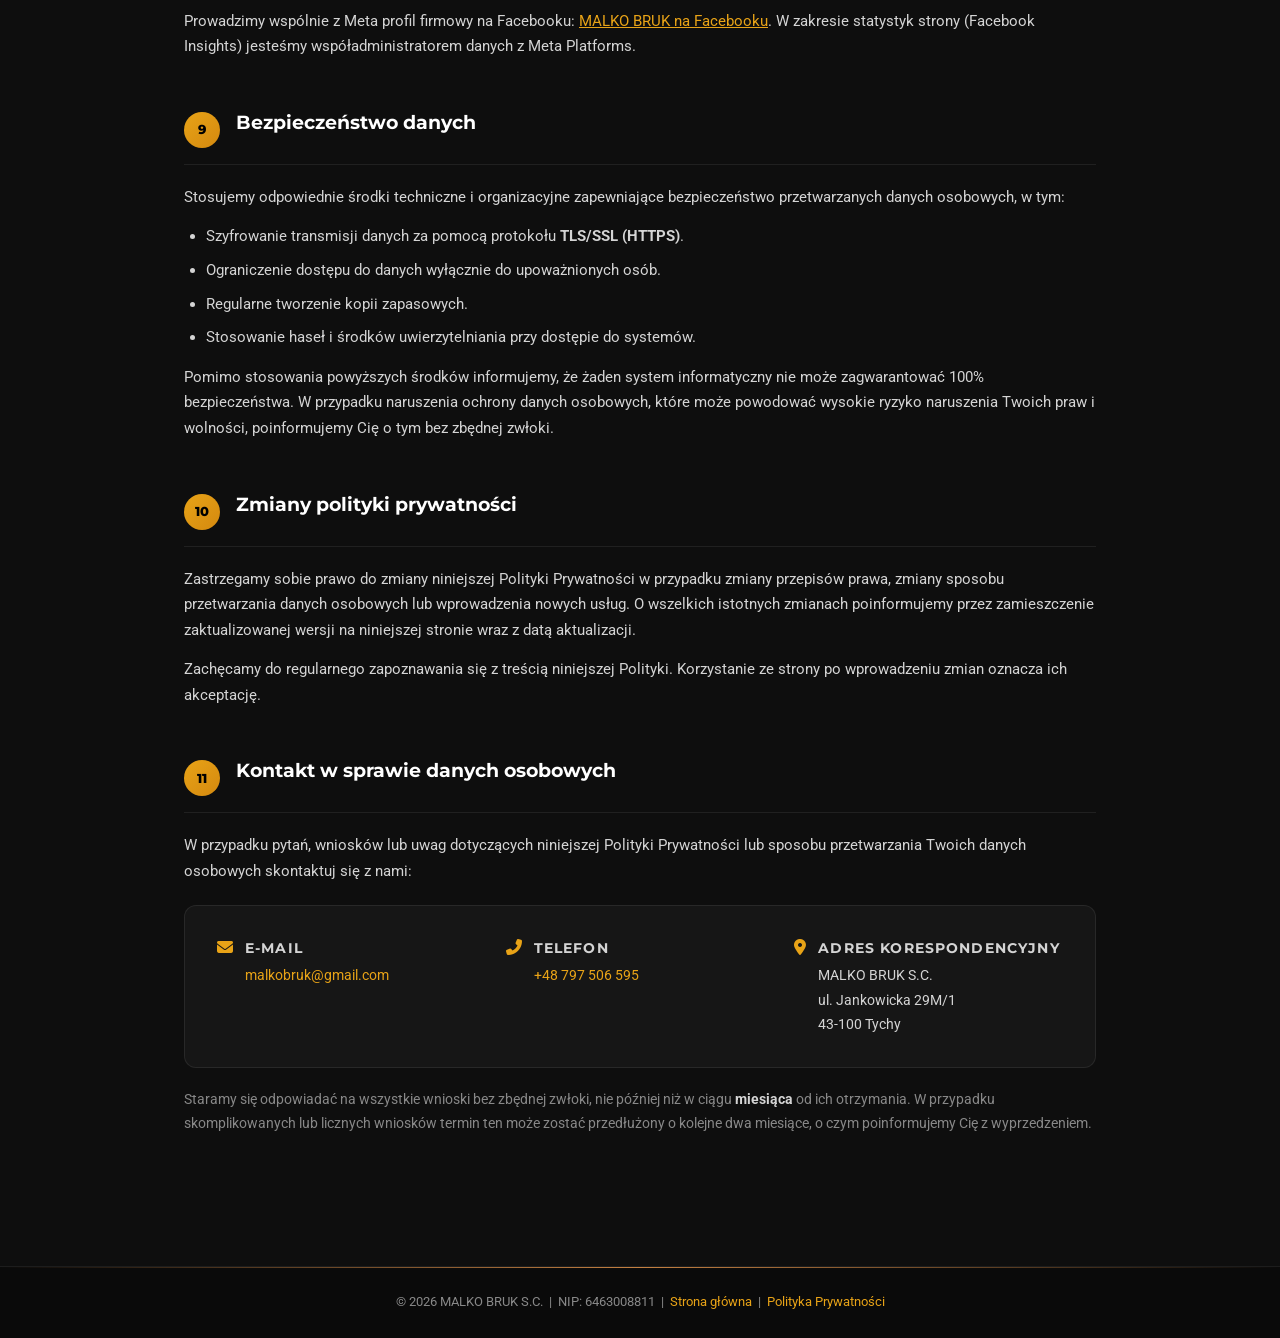
==== commit 42d35d0b: "Wdrozenie poprawek dostepnosci, RODO/Cookies na podstronie, usuniecie analityki, usuniecie nieuzywan" ====
--- a/polityka-prywatnosci.html
+++ b/polityka-prywatnosci.html
@@ -14,6 +14,7 @@
     <link rel="preconnect" href="https://fonts.gstatic.com" crossorigin>
     <link href="https://fonts.googleapis.com/css2?family=Montserrat:wght@300;400;600;800&family=Roboto:wght@400;700&display=swap" rel="stylesheet">
     <link rel="stylesheet" href="https://cdnjs.cloudflare.com/ajax/libs/font-awesome/6.4.0/css/all.min.css">
+    <link rel="stylesheet" href="style.css?v=18">
 
     <style>
         :root {
@@ -424,7 +425,6 @@
                 <li><strong>Zawarcie i wykonanie umowy</strong> — podstawa: art. 6 ust. 1 lit. b RODO (niezbędność do wykonania umowy).</li>
                 <li><strong>Wystawianie faktur, rozliczenia podatkowe</strong> — podstawa: art. 6 ust. 1 lit. c RODO (obowiązek prawny).</li>
                 <li><strong>Dochodzenie lub obrona roszczeń</strong> — podstawa: art. 6 ust. 1 lit. f RODO (prawnie uzasadniony interes).</li>
-                <li><strong>Analityka ruchu na stronie (opcjonalne cookies)</strong> — podstawa: art. 6 ust. 1 lit. a RODO (zgoda użytkownika).</li>
                 <li><strong>Wyświetlanie treści z mediów społecznościowych (Facebook)</strong> — podstawa: art. 6 ust. 1 lit. a RODO (zgoda użytkownika).</li>
             </ul>
         </section>
@@ -475,7 +475,6 @@
                 <li><strong>Dane z korespondencji i zapytań ofertowych</strong> — przez czas niezbędny do obsługi zapytania, a następnie do czasu upływu ewentualnych roszczeń (co do zasady 3 lata od dnia zakończenia korespondencji).</li>
                 <li><strong>Dane dotyczące zawartych umów</strong> — przez okres 5 lat od końca roku podatkowego, w którym wykonano usługę (obowiązki wynikające z prawa podatkowego).</li>
                 <li><strong>Dane w fakturach</strong> — 5 lat od końca roku podatkowego zgodnie z art. 70 § 1 Ordynacji podatkowej.</li>
-                <li><strong>Dane z plików cookies analitycznych</strong> — zgodnie z polityką dostawcy narzędzia (zazwyczaj do 2 lat od ostatniej aktywności); zgoda jest przechowywana w localStorage przeglądarki do momentu jej cofnięcia lub wyczyszczenia danych przeglądarki.</li>
                 <li><strong>Dane z plików cookies marketingowych (Facebook)</strong> — zgodnie z polityką Meta Platforms; szczegóły dostępne w Centrum prywatności Meta.</li>
             </ul>
         </section>
@@ -506,7 +505,7 @@
                 <div class="pp-section-num">7</div>
                 <h2>Pliki cookies</h2>
             </div>
-            <p>Nasza strona internetowa (<strong>malko-bruk.pl</strong>) używa plików cookies (ciasteczek) — małych plików tekstowych przechowywanych na Twoim urządzeniu — w celu zapewnienia prawidłowego działania strony, analizy ruchu oraz (po wyrażeniu zgody) wyświetlania treści społecznościowych.</p>
+            <p>Nasza strona internetowa (<strong>malko-bruk.pl</strong>) używa plików cookies (ciasteczek) — małych plików tekstowych przechowywanych na Twoim urządzeniu — w celu zapewnienia prawidłowego działania strony oraz (po wyrażeniu zgody) wyświetlania treści społecznościowych.</p>
 
             <h3>Rodzaje używanych plików cookies</h3>
             <table class="pp-cookie-table" role="table" aria-label="Tabela plików cookies">
@@ -528,13 +527,6 @@
                         <td>Nie wymagana</td>
                     </tr>
                     <tr>
-                        <td><strong>Analityczne</strong></td>
-                        <td>Narzędzia analityczne (opcjonalnie)</td>
-                        <td>Analiza ruchu na stronie, zbieranie statystyk anonimowych (np. Google Analytics)</td>
-                        <td>Do 2 lat</td>
-                        <td>Wymagana</td>
-                    </tr>
-                    <tr>
                         <td><strong>Marketingowe</strong></td>
                         <td>Cookies Meta/Facebook</td>
                         <td>Wyświetlanie widżetu profilu Facebook na stronie w sekcji „Aktualności"</td>
@@ -555,7 +547,7 @@
             </ul>
             <div class="pp-info-box">
                 <i class="fas fa-exclamation-triangle" aria-hidden="true"></i>
-                <p>Wyłączenie niezbędnych plików cookies może uniemożliwić prawidłowe działanie strony. Wyłączenie cookies analitycznych i marketingowych nie ma wpływu na korzystanie z podstawowych funkcji serwisu.</p>
+                <p>Wyłączenie niezbędnych plików cookies może uniemożliwić prawidłowe działanie strony. Wyłączenie marketingowych plików cookies nie ma wpływu na korzystanie z podstawowych funkcji serwisu.</p>
             </div>
         </section>
 
@@ -644,6 +636,81 @@
         </p>
     </footer>
 
+    <!-- ===== COOKIE CONSENT SYSTEM ===== -->
+
+    <!-- Baner cookies -->
+    <div class="cookie-banner" id="cookieBanner" role="dialog" aria-label="Informacja o plikach cookies" aria-live="polite" aria-hidden="true">
+        <div class="cookie-banner-content">
+            <div class="cookie-banner-icon"><i class="fas fa-shield-alt" aria-hidden="true"></i></div>
+            <div class="cookie-banner-text">
+                <p><strong>Ta strona używa plików cookies.</strong> Niezbędne pliki cookie zapewniają prawidłowe działanie strony. Za Twoją zgodą możemy używać marketingowych plików cookies (np. widgetu Facebooka), aby ulepszyć prezentowane treści. Szczegółowe informacje znajdziesz w naszej <a href="polityka-prywatnosci.html" style="color:#e8a317; text-decoration:underline;">Polityce Prywatności</a>.</p>
+            </div>
+            <div class="cookie-banner-actions">
+                <button class="cookie-btn cookie-btn-accept" id="cookieAcceptAll">Zaakceptuj wszystkie</button>
+                <button class="cookie-btn cookie-btn-reject" id="cookieRejectAll">Odrzuć opcjonalne</button>
+                <button class="cookie-btn cookie-btn-settings" id="cookieOpenSettings">Ustawienia</button>
+            </div>
+        </div>
+    </div>
+
+    <!-- Modal ustawień szczegółowych -->
+    <div class="cookie-modal-overlay" id="cookieModalOverlay" role="dialog" aria-label="Ustawienia plików cookies" aria-modal="true" aria-hidden="true">
+        <div class="cookie-modal">
+            <div class="cookie-modal-header">
+                <div class="cookie-modal-title-group">
+                    <i class="fas fa-shield-alt" aria-hidden="true"></i>
+                    <h2>Ustawienia Plików Cookies</h2>
+                </div>
+                <button class="cookie-modal-close" id="cookieModalClose" aria-label="Zamknij ustawienia cookies">
+                    <i class="fas fa-times" aria-hidden="true"></i>
+                </button>
+            </div>
+            <div class="cookie-modal-body">
+                <p class="cookie-modal-intro">Zarządzaj swoimi preferencjami dotyczącymi plików cookies. Możesz w każdej chwili zmienić swoje ustawienia, klikając ikonę tarczy w lewym dolnym rogu ekranu.</p>
+
+                <!-- Niezbędne -->
+                <div class="cookie-category">
+                    <div class="cookie-category-header">
+                        <div class="cookie-category-info">
+                            <h3>Niezbędne</h3>
+                            <p>Wymagane do prawidłowego działania strony. Nie mogą być wyłączone.</p>
+                        </div>
+                        <div class="cookie-switch-wrapper">
+                            <span class="cookie-switch-label">Zawsze włączone</span>
+                            <div class="cookie-switch cookie-switch-locked" aria-disabled="true">
+                                <div class="cookie-switch-knob"></div>
+                            </div>
+                        </div>
+                    </div>
+                </div>
+
+                <!-- Marketingowe -->
+                <div class="cookie-category">
+                    <div class="cookie-category-header">
+                        <div class="cookie-category-info">
+                            <h3>Marketingowe</h3>
+                            <p>Umożliwiają wyświetlanie treści z mediów społecznościowych (np. widżet profilu Facebook / Meta).</p>
+                        </div>
+                        <label class="cookie-switch" role="switch" aria-label="Ciasteczka marketingowe">
+                            <input type="checkbox" id="consentMarketing" class="cookie-switch-input">
+                            <div class="cookie-switch-knob"></div>
+                        </label>
+                    </div>
+                </div>
+            </div>
+            <div class="cookie-modal-footer">
+                <button class="cookie-btn cookie-btn-reject" id="cookieModalReject">Odrzuć opcjonalne</button>
+                <button class="cookie-btn cookie-btn-save" id="cookieSaveSettings">Zapisz wybrane</button>
+                <button class="cookie-btn cookie-btn-accept" id="cookieModalAcceptAll">Zaakceptuj wszystkie</button>
+            </div>
+        </div>
+    </div>
+
+    <!-- Pływający przycisk ustawień cookies -->
+    <button class="cookie-float-btn" id="cookieFloatBtn" aria-label="Zarządzaj ustawieniami cookies">
+        <i class="fas fa-shield-alt" aria-hidden="true"></i>
+    </button>
+
+    <script src="script.js?v=8" defer></script>
 </body>
-
 </html>
--- a/style.css
+++ b/style.css
@@ -0,0 +1,3443 @@
+:root {
+    --primary-color: #C48041;
+    --primary-hover: #a66a33;
+    --primary-dark: #e89100;
+    --primary-glow: rgba(196, 128, 65, 0.35);
+    --bg-dark: #0e0e0e;
+    --bg-card: #181818;
+    --bg-card-hover: #202020;
+    --text-main: #ffffff;
+    --text-muted: #9a9a9a;
+    --transition: transform 0.4s cubic-bezier(0.4, 0, 0.2, 1), opacity 0.4s cubic-bezier(0.4, 0, 0.2, 1), background-color 0.4s cubic-bezier(0.4, 0, 0.2, 1), border-color 0.4s cubic-bezier(0.4, 0, 0.2, 1), box-shadow 0.4s cubic-bezier(0.4, 0, 0.2, 1), color 0.4s cubic-bezier(0.4, 0, 0.2, 1);
+    --shadow-sm: 0 4px 15px rgba(0, 0, 0, 0.3);
+    --shadow-md: 0 15px 40px rgba(0, 0, 0, 0.45);
+    --shadow-lg: 0 30px 70px rgba(0, 0, 0, 0.6);
+    --shadow-glow: 0 10px 40px rgba(196, 128, 65, 0.25);
+
+    /* Fluid Typography & Spacing */
+    --font-size-base: clamp(1rem, 0.95vw + 0.8rem, 1.125rem);
+    --font-size-h1: clamp(2.2rem, 4vw + 1rem, 4.5rem);
+    --font-size-h2: clamp(1.8rem, 3vw + 1rem, 3rem);
+    --font-size-h3: clamp(1.2rem, 1.5vw + 1rem, 1.6rem);
+    --spacing-section: clamp(3rem, 5vw + 2rem, 6rem);
+}
+
+* {
+    margin: 0;
+    padding: 0;
+    box-sizing: border-box;
+}
+
+html {
+    scroll-behavior: smooth;
+}
+
+body {
+    font-family: 'Montserrat', sans-serif;
+    font-size: var(--font-size-base);
+    background-color: var(--bg-dark);
+    color: var(--text-main);
+    line-height: 1.6;
+    overflow-x: hidden;
+    position: relative;
+}
+
+/* Global Background Pattern */
+body::before {
+    content: '';
+    position: fixed;
+    top: 0;
+    left: 0;
+    width: 100%;
+    height: 100%;
+    background-image: url('logo.webp');
+    background-repeat: repeat;
+    background-size: 80px;
+    opacity: 0.03;
+    z-index: -1;
+    pointer-events: none;
+}
+
+/* Alternating Section Backgrounds */
+.bg-alt {
+    background: linear-gradient(160deg, #181818 0%, #111111 100%);
+    position: relative;
+    z-index: 1;
+}
+
+/* Sections that show the pattern */
+.section-pattern-reveal {
+    background: transparent;
+    position: relative;
+    z-index: 1;
+}
+
+.container {
+    width: 90%;
+    max-width: 1200px;
+    margin: 0 auto;
+}
+
+/* Typography */
+h1,
+h2,
+h3,
+h4 {
+    font-weight: 800;
+    line-height: 1.2;
+}
+
+h1 {
+    font-size: var(--font-size-h1);
+}
+
+h2 {
+    font-size: var(--font-size-h2);
+}
+
+h3 {
+    font-size: var(--font-size-h3);
+}
+
+.highlight {
+    color: var(--primary-color);
+}
+
+/* Accessibility Skip Link */
+.skip-link {
+    position: absolute;
+    top: -100px;
+    left: 20px;
+    background: var(--primary-color);
+    color: #000;
+    padding: 12px 24px;
+    z-index: 2000;
+    transition: top 0.3s ease;
+    text-decoration: none;
+    font-weight: 800;
+    border-radius: 30px;
+    box-shadow: var(--shadow-md);
+}
+
+.skip-link:focus {
+    top: 20px;
+}
+
+/* Navbar */
+.navbar {
+    position: fixed;
+    top: 0;
+    width: 100%;
+    z-index: 1000;
+    background: rgba(14, 14, 14, 0.75);
+    backdrop-filter: blur(20px) saturate(180%);
+    -webkit-backdrop-filter: blur(20px) saturate(180%);
+    border-bottom: 1px solid rgba(196, 128, 65, 0.1);
+    transition: var(--transition);
+    box-shadow: 0 4px 30px rgba(0, 0, 0, 0.4);
+}
+
+.nav-container {
+    display: flex;
+    justify-content: space-between;
+    align-items: center;
+    height: 80px;
+}
+
+.main-logo {
+    height: 55px;
+    width: auto;
+    object-fit: contain;
+}
+
+.nav-links {
+    display: flex;
+    gap: 30px;
+    align-items: center;
+}
+
+.nav-links a {
+    color: var(--text-main);
+    text-decoration: none;
+    font-weight: 600;
+    font-size: 0.95rem;
+    transition: var(--transition);
+    position: relative;
+    padding-bottom: 4px;
+}
+
+.nav-links a::after {
+    content: '';
+    position: absolute;
+    bottom: 0;
+    left: 0;
+    width: 0;
+    height: 2px;
+    background: var(--primary-color);
+    transition: width 0.3s ease;
+    border-radius: 2px;
+}
+
+.nav-links a:hover:not(.btn-primary)::after {
+    width: 100%;
+}
+
+.nav-phone {
+    display: inline-flex;
+    align-items: center;
+    gap: 8px;
+    color: var(--primary-color) !important;
+    font-weight: 700;
+}
+
+.nav-phone:hover {
+    color: var(--primary-hover) !important;
+}
+
+.mobile-menu-btn {
+    display: none;
+    font-size: 1.5rem;
+    cursor: pointer;
+    color: var(--primary-color);
+    background: transparent;
+    border: none;
+    min-width: 48px;
+    min-height: 48px;
+    align-items: center;
+    justify-content: center;
+}
+
+.btn-primary,
+.btn-secondary {
+    display: inline-flex;
+    align-items: center;
+    justify-content: center;
+    gap: 10px;
+    /* Modern spacing between icon and text */
+    border-radius: 50px;
+    font-weight: 800;
+    text-decoration: none;
+    transition: var(--transition);
+    cursor: pointer;
+    line-height: 1;
+    position: relative;
+    overflow: hidden;
+    min-height: 48px;
+    height: auto;
+    padding: 12px 30px !important;
+    border: none;
+}
+
+.btn-primary {
+    background: linear-gradient(135deg, var(--primary-color) 0%, var(--primary-hover) 100%);
+    color: #000 !important;
+    box-shadow: 0 6px 20px rgba(196, 128, 65, 0.3);
+}
+
+.btn-secondary {
+    background: transparent;
+    color: var(--text-main);
+    border: 2px solid rgba(255, 255, 255, 0.3);
+    backdrop-filter: blur(5px);
+    font-weight: 600;
+    padding: 0 30px !important;
+}
+
+.btn-large {
+    height: 56px;
+    padding: 0 45px !important;
+    font-size: 1.05rem;
+}
+
+/* Navbar button specific scale down */
+.nav-links .btn-primary {
+    min-height: 48px;
+    padding: 10px 20px !important;
+    font-size: 0.88rem;
+    box-shadow: 0 4px 12px rgba(196, 128, 65, 0.2);
+}
+
+.btn-primary::before {
+    content: '';
+    position: absolute;
+    top: 0;
+    left: -100%;
+    width: 100%;
+    height: 100%;
+    background: linear-gradient(90deg, transparent, rgba(255, 255, 255, 0.2), transparent);
+    transition: left 0.5s ease;
+}
+
+.btn-primary:hover::before {
+    left: 100%;
+}
+
+.btn-primary:hover {
+    background: linear-gradient(135deg, var(--primary-dark) 0%, var(--primary-color) 100%);
+    transform: translateY(-3px) scale(1.02);
+    box-shadow: 0 15px 35px rgba(196, 128, 65, 0.45);
+}
+
+.btn-secondary:hover {
+    background: rgba(255, 255, 255, 0.08);
+    border-color: rgba(255, 255, 255, 0.6);
+    transform: translateY(-3px) scale(1.02);
+    box-shadow: 0 10px 25px rgba(0, 0, 0, 0.3);
+}
+
+
+
+/* Modern Hero Section */
+.hero {
+    height: 100vh;
+    height: 100dvh;
+    min-height: 520px;
+    /* Prevent overflow on small laptop screens */
+    position: relative;
+    overflow: hidden;
+    display: flex;
+    align-items: center;
+    padding-top: 80px;
+    /* Align perfectly with navbar */
+    padding-bottom: 80px;
+    background-color: var(--bg-dark);
+    box-sizing: border-box;
+}
+
+.services {
+    position: relative;
+}
+
+/* Paving-style Transition Divider (Realistic Running Bond / Interlocking Bricks) */
+.paving-divider {
+    position: absolute;
+    top: -18px;
+    /* Positioned slightly lower to align line with background image edge */
+    left: 0;
+    width: 100%;
+    height: 56px;
+    /* Optimized height for natural brick paving aspect ratios */
+    background-image: url("data:image/svg+xml,%3Csvg xmlns='http://www.w3.org/2000/svg' viewBox='0 0 120 30' preserveAspectRatio='none'%3E%3Cdefs%3E%3ClinearGradient id='goldGrad' x1='0%25' y1='0%25' x2='100%25' y2='0%25'%3E%3Cstop offset='0%25' stop-color='%23C48041' stop-opacity='0.45' /%3E%3Cstop offset='30%25' stop-color='%23e59850' stop-opacity='0.95' /%3E%3Cstop offset='70%25' stop-color='%23f5ba82' stop-opacity='0.95' /%3E%3Cstop offset='100%25' stop-color='%23C48041' stop-opacity='0.45' /%3E%3C/linearGradient%3E%3ClinearGradient id='bgGrad' x1='0%25' y1='0%25' x2='0%25' y2='100%25'%3E%3Cstop offset='0%25' stop-color='%230e0e0e' stop-opacity='0.95' /%3E%3Cstop offset='50%25' stop-color='%230e0e0e' stop-opacity='0.6' /%3E%3Cstop offset='100%25' stop-color='%230e0e0e' stop-opacity='0' /%3E%3C/linearGradient%3E%3ClinearGradient id='jointGrad' x1='0%25' y1='0%25' x2='0%25' y2='100%25'%3E%3Cstop offset='0%25' stop-color='%23C48041' stop-opacity='0.3' /%3E%3Cstop offset='100%25' stop-color='%23C48041' stop-opacity='0.02' /%3E%3C/linearGradient%3E%3C/defs%3E%3Cpath d='M 0,30 V 10 H 13 Q 15,10 15,8 V 2 Q 15,0 17,0 H 43 Q 45,0 45,2 V 8 Q 45,10 47,10 H 73 Q 75,10 75,8 V 2 Q 75,0 77,0 H 103 Q 105,0 105,2 V 8 Q 105,10 107,10 H 120 V 30 Z' fill='url(%23bgGrad)' /%3E%3Cpath d='M 0,10 H 13 Q 15,10 15,8 V 2 Q 15,0 17,0 H 43 Q 45,0 45,2 V 8 Q 45,10 47,10 H 73 Q 75,10 75,8 V 2 Q 75,0 77,0 H 103 Q 105,0 105,2 V 8 Q 105,10 107,10 H 120' fill='none' stroke='url(%23goldGrad)' stroke-width='1.5' vector-effect='non-scaling-stroke' /%3E%3Cpath d='M 0,10 H 120 M 0,20 H 120' fill='none' stroke='url(%23jointGrad)' stroke-width='0.75' vector-effect='non-scaling-stroke' /%3E%3Cpath d='M 0,10 V 20 M 30,10 V 20 M 60,10 V 20 M 90,10 V 20 M 120,10 V 20 M 15,20 V 30 M 45,20 V 30 M 75,20 V 30 M 105,20 V 30' fill='none' stroke='url(%23jointGrad)' stroke-width='0.75' vector-effect='non-scaling-stroke' /%3E%3C/svg%3E");
+    background-size: 224px 100%;
+    background-repeat: repeat-x;
+    z-index: 10;
+    filter: drop-shadow(0 -4px 10px rgba(196, 128, 65, 0.4)) drop-shadow(0 6px 15px rgba(0, 0, 0, 0.65));
+    opacity: 0;
+    transform: translateY(15px);
+    transition: opacity 0.5s cubic-bezier(0.16, 1, 0.3, 1), transform 0.5s cubic-bezier(0.16, 1, 0.3, 1);
+}
+
+.paving-divider.visible {
+    opacity: 1;
+    transform: translateY(0);
+}
+
+.hero-bg {
+    position: absolute;
+    top: 0;
+    left: 0;
+    width: 100%;
+    height: 100%;
+    background-image: url("./malko_hero_tlo.webp");
+    background-size: cover;
+    background-position: center;
+    z-index: 0;
+    animation: slowZoom 20s infinite alternate;
+    -webkit-mask-image: linear-gradient(to bottom, black var(--hero-fade, 85%), transparent 100%);
+    mask-image: linear-gradient(to bottom, black var(--hero-fade, 85%), transparent 100%);
+    will-change: transform;
+    transform: translateZ(0);
+}
+
+.hero-overlay {
+    position: absolute;
+    top: 0;
+    left: 0;
+    width: 100%;
+    height: 100%;
+    background: linear-gradient(to right, rgba(18, 18, 18, 0.9) 0%, rgba(18, 18, 18, 0.4) 100%);
+    z-index: 1;
+}
+
+.hero-content {
+    position: relative;
+    z-index: 2;
+    max-width: 1000px;
+    /* Increased from 800px to allow text to expand horizontally and prevent 4-line wrapping */
+    border-left: 3px solid var(--primary-color);
+    padding-left: 40px;
+}
+
+.hero h1 {
+    font-size: clamp(2rem, 3.2vw, 3.2rem);
+    /* Optimized to prevent wrapping while remaining bold and proud */
+    line-height: 1.15;
+    margin-bottom: 0.6rem;
+    text-transform: uppercase;
+    font-weight: 800;
+    letter-spacing: -1px;
+    animation: fadeInUp 1s ease forwards;
+}
+
+.hero-description {
+    font-size: clamp(0.9rem, 1vw + 0.2rem, 1rem);
+    color: var(--text-muted);
+    margin-bottom: 15px;
+    max-width: 650px;
+    line-height: 1.5;
+    animation: fadeInUp 1s ease 0.2s forwards;
+    opacity: 0;
+}
+
+.hero-buttons {
+    display: flex;
+    gap: 16px;
+    animation: fadeInUp 1s ease 0.4s forwards;
+    opacity: 0;
+}
+
+@keyframes slowZoom {
+    from {
+        transform: scale(1.1);
+    }
+
+    to {
+        transform: scale(1);
+    }
+}
+
+/* Shared Section Styles */
+.section-padding {
+    padding: var(--spacing-section) 0;
+}
+
+section[id] {
+    scroll-margin-top: 90px;
+}
+
+.about.section-padding {
+    padding: 60px 0;
+}
+
+.section-title {
+    text-align: center;
+    margin-bottom: 60px;
+}
+
+.section-title h2 {
+    font-size: var(--font-size-h2);
+    margin-bottom: 1rem;
+    text-transform: uppercase;
+}
+
+.section-title p {
+    color: var(--text-muted);
+}
+
+.underline {
+    height: 4px;
+    width: 60px;
+    background: var(--primary-color);
+    margin: 0 auto;
+    border-radius: 2px;
+}
+
+.underline-left {
+    height: 4px;
+    width: 60px;
+    background: var(--primary-color);
+    margin: 15px 0 30px 0;
+    border-radius: 2px;
+}
+
+/* Services */
+.services-grid {
+    display: grid;
+    grid-template-columns: repeat(3, 1fr);
+    gap: 28px;
+}
+
+.service-card {
+    background: linear-gradient(160deg, #1d1d1d 0%, #151515 100%);
+    padding: 40px 30px;
+    border-radius: 20px;
+    border: 1px solid rgba(255, 255, 255, 0.05);
+    transition: var(--transition);
+    position: relative;
+    overflow: hidden;
+    box-shadow: var(--shadow-sm),
+        inset 0 1px 0 rgba(255, 255, 255, 0.03);
+    transform-style: preserve-3d;
+}
+
+.service-card::before {
+    content: '';
+    position: absolute;
+    top: 0;
+    left: 0;
+    width: 100%;
+    height: 3px;
+    background: linear-gradient(90deg, var(--primary-color), var(--primary-hover));
+    transform: scaleX(0);
+    transform-origin: left;
+    transition: transform 0.5s cubic-bezier(0.4, 0, 0.2, 1);
+    border-radius: 20px 20px 0 0;
+}
+
+.service-card::after {
+    content: '';
+    position: absolute;
+    inset: 0;
+    border-radius: 20px;
+    background: radial-gradient(circle at 50% 0%, rgba(196, 128, 65, 0.06) 0%, transparent 75%);
+    opacity: 0;
+    transition: opacity 0.5s ease;
+    pointer-events: none;
+}
+
+.service-card:hover::before {
+    transform: scaleX(1);
+}
+
+.service-card:hover::after {
+    opacity: 1;
+}
+
+.service-card:hover {
+    transform: translateY(-12px) scale(1.01);
+    box-shadow: 0 20px 45px rgba(0, 0, 0, 0.5), 0 0 35px rgba(196, 128, 65, 0.15);
+    border-color: rgba(196, 128, 65, 0.35);
+    background: linear-gradient(160deg, #222222 0%, #171717 100%);
+}
+
+.service-icon {
+    font-size: 2.3rem;
+    color: var(--primary-color);
+    margin-bottom: 25px;
+    width: 60px;
+    height: 60px;
+    display: flex;
+    align-items: center;
+    justify-content: center;
+    background: rgba(196, 128, 65, 0.08);
+    border-radius: 16px;
+    border: 1px solid rgba(196, 128, 65, 0.15);
+    transition: var(--transition);
+    box-shadow: 0 4px 15px rgba(196, 128, 65, 0.08);
+}
+
+.service-card:hover .service-icon {
+    background: rgba(196, 128, 65, 0.2);
+    box-shadow: 0 6px 25px rgba(196, 128, 65, 0.3);
+    transform: scale(1.1) rotate(-3deg);
+}
+
+.service-card h3 {
+    font-size: 1.35rem;
+    margin-bottom: 12px;
+    font-weight: 800;
+    color: var(--text-main);
+}
+
+
+
+/* About Section */
+.about {
+    border-top: 1px solid rgba(255, 255, 255, 0.05);
+    border-bottom: 1px solid rgba(255, 255, 255, 0.05);
+}
+
+/* New About Section Style */
+.about-new-wrapper {
+    display: grid;
+    grid-template-columns: 1fr 1.2fr;
+    gap: 60px;
+    align-items: start;
+}
+
+.about-visual-side {
+    display: flex;
+    flex-direction: column;
+    gap: 24px;
+    position: sticky;
+    top: 120px;
+}
+
+.about-logo-card {
+    position: relative;
+    border-radius: 24px;
+    overflow: hidden;
+    height: 380px;
+    background: linear-gradient(135deg, rgba(18, 18, 18, 0.85) 0%, rgba(8, 8, 8, 0.95) 100%);
+    border: 1px solid rgba(196, 128, 65, 0.15);
+    box-shadow: var(--shadow-lg), 0 0 35px rgba(196, 128, 65, 0.05);
+    display: flex;
+    align-items: center;
+    justify-content: center;
+    padding: 40px;
+    transition: all 0.5s cubic-bezier(0.2, 0.8, 0.2, 1);
+    animation: floatCard 8s ease-in-out infinite;
+}
+
+.about-logo-card:hover {
+    transform: translateY(-6px);
+    border-color: rgba(196, 128, 65, 0.35);
+    box-shadow: 0 25px 50px rgba(0, 0, 0, 0.6), 0 0 30px rgba(196, 128, 65, 0.15);
+}
+
+@keyframes floatCard {
+
+    0%,
+    100% {
+        transform: translateY(0);
+    }
+
+    50% {
+        transform: translateY(-6px);
+    }
+}
+
+.about-logo-glowing-back {
+    position: absolute;
+    width: 250px;
+    height: 250px;
+    background: radial-gradient(circle, rgba(196, 128, 65, 0.16) 0%, rgba(196, 128, 65, 0) 70%);
+    filter: blur(20px);
+    pointer-events: none;
+    z-index: 1;
+    animation: pulseGlow 4s ease-in-out infinite alternate;
+}
+
+@keyframes pulseGlow {
+    0% {
+        transform: scale(0.9);
+        opacity: 0.7;
+    }
+
+    100% {
+        transform: scale(1.15);
+        opacity: 1;
+    }
+}
+
+.about-logo-inner {
+    position: relative;
+    z-index: 2;
+    display: flex;
+    align-items: center;
+    justify-content: center;
+    width: 100%;
+    height: 100%;
+}
+
+.about-logo-img {
+    max-width: 85%;
+    max-height: 80%;
+    object-fit: contain;
+    filter: drop-shadow(0 0 15px rgba(196, 128, 65, 0.25));
+    transition: all 0.5s cubic-bezier(0.2, 0.8, 0.2, 1);
+}
+
+.about-logo-card:hover .about-logo-img {
+    transform: scale(1.05);
+    filter: drop-shadow(0 0 25px rgba(196, 128, 65, 0.45));
+}
+
+.experience-badge {
+    position: absolute;
+    bottom: 25px;
+    right: 25px;
+    background: linear-gradient(135deg, var(--primary-color) 0%, var(--primary-hover) 100%);
+    color: #000;
+    padding: 15px 25px;
+    border-radius: 20px;
+    display: flex;
+    align-items: center;
+    gap: 12px;
+    box-shadow: 0 10px 30px rgba(196, 128, 65, 0.4);
+    border: 1px solid rgba(255, 255, 255, 0.2);
+    z-index: 2;
+}
+
+.experience-badge .badge-num {
+    font-size: 2.2rem;
+    font-weight: 900;
+    line-height: 1;
+}
+
+.experience-badge .badge-text {
+    font-size: 0.78rem;
+    font-weight: 800;
+    text-transform: uppercase;
+    letter-spacing: 0.5px;
+    line-height: 1.2;
+}
+
+.about-stats-grid {
+    display: grid;
+    grid-template-columns: 1fr 1fr;
+    gap: 20px;
+}
+
+.about-stat-tile {
+    background: linear-gradient(135deg, rgba(255, 255, 255, 0.02) 0%, rgba(255, 255, 255, 0.005) 100%);
+    border: 1px solid rgba(255, 255, 255, 0.05);
+    border-radius: 20px;
+    padding: 20px 24px;
+    display: flex;
+    align-items: center;
+    gap: 16px;
+    box-shadow: var(--shadow-sm);
+    transition: all 0.4s cubic-bezier(0.4, 0, 0.2, 1);
+}
+
+.about-stat-tile:hover {
+    transform: translateY(-5px);
+    border-color: rgba(196, 128, 65, 0.3);
+    background: linear-gradient(135deg, rgba(196, 128, 65, 0.06) 0%, rgba(255, 255, 255, 0.01) 100%);
+    box-shadow: 0 15px 30px rgba(0, 0, 0, 0.4), 0 0 20px rgba(196, 128, 65, 0.08);
+}
+
+.about-stat-tile i {
+    font-size: 1.4rem;
+    color: var(--primary-color);
+    background: rgba(196, 128, 65, 0.08);
+    width: 44px;
+    height: 44px;
+    border-radius: 12px;
+    display: flex;
+    align-items: center;
+    justify-content: center;
+    border: 1px solid rgba(196, 128, 65, 0.15);
+    flex-shrink: 0;
+}
+
+.stat-tile-info {
+    display: flex;
+    flex-direction: column;
+}
+
+.stat-tile-info strong {
+    font-size: 0.9rem;
+    color: var(--text-main);
+    font-weight: 700;
+}
+
+.stat-tile-info span {
+    font-size: 0.75rem;
+    color: var(--text-muted);
+}
+
+.about-tagline {
+    font-size: 0.82rem;
+    font-weight: 800;
+    color: var(--primary-color);
+    text-transform: uppercase;
+    letter-spacing: 2px;
+    margin-bottom: 8px;
+}
+
+.about-text-side h2 {
+    font-size: 2.4rem;
+    line-height: 1.2;
+    margin-bottom: 5px;
+    text-transform: uppercase;
+}
+
+.lead-text-new {
+    font-size: 1.15rem;
+    font-weight: 600;
+    color: var(--text-main);
+    line-height: 1.6;
+    margin-bottom: 24px;
+    border-left: 3px solid var(--primary-color);
+    padding-left: 20px;
+}
+
+.founders-note {
+    color: var(--text-muted);
+    font-size: 0.95rem;
+    line-height: 1.7;
+    display: flex;
+    flex-direction: column;
+    gap: 15px;
+    margin-bottom: 35px;
+}
+
+.about-pillars {
+    display: flex;
+    flex-direction: column;
+    gap: 20px;
+    margin-bottom: 20px;
+}
+
+.pillar-card {
+    display: flex;
+    gap: 20px;
+    align-items: flex-start;
+    padding: 24px;
+    background: linear-gradient(135deg, rgba(255, 255, 255, 0.015) 0%, rgba(255, 255, 255, 0.005) 100%);
+    border: 1px solid rgba(255, 255, 255, 0.04);
+    border-radius: 20px;
+    transition: all 0.4s cubic-bezier(0.2, 0.8, 0.2, 1);
+    box-shadow: var(--shadow-sm);
+}
+
+.pillar-card:hover {
+    background: linear-gradient(135deg, rgba(196, 128, 65, 0.04) 0%, rgba(255, 255, 255, 0.01) 100%);
+    border-color: rgba(196, 128, 65, 0.25);
+    transform: translateX(8px);
+    box-shadow: 0 15px 35px rgba(0, 0, 0, 0.45), 0 0 20px rgba(196, 128, 65, 0.06);
+}
+
+.pillar-icon {
+    font-size: 1.35rem;
+    color: var(--primary-color);
+    background: rgba(196, 128, 65, 0.06);
+    width: 48px;
+    height: 48px;
+    border-radius: 14px;
+    display: flex;
+    align-items: center;
+    justify-content: center;
+    border: 1px solid rgba(196, 128, 65, 0.15);
+    flex-shrink: 0;
+    transition: all 0.4s cubic-bezier(0.2, 0.8, 0.2, 1);
+}
+
+.pillar-card:hover .pillar-icon {
+    background: var(--primary-color);
+    color: #000;
+    border-color: var(--primary-color);
+    transform: scale(1.1) rotate(-5deg);
+    box-shadow: 0 0 15px rgba(196, 128, 65, 0.3);
+}
+
+.pillar-content h3 {
+    font-size: 1.05rem;
+    font-weight: 700;
+    color: var(--text-main);
+    margin-bottom: 8px;
+    letter-spacing: 0.3px;
+}
+
+.pillar-content p {
+    font-size: 0.88rem;
+    color: var(--text-muted);
+    line-height: 1.6;
+    margin: 0;
+    transition: var(--transition);
+}
+
+.pillar-card:hover .pillar-content p {
+    color: rgba(255, 255, 255, 0.85);
+}
+
+/* Contact Section */
+
+
+
+.availability {
+    display: flex;
+    align-items: center;
+    gap: 10px;
+    font-size: 0.9rem;
+    color: var(--text-muted);
+    margin-top: 10px;
+}
+
+
+
+@keyframes pulse {
+    0% {
+        transform: scale(1);
+    }
+
+    50% {
+        transform: scale(1.05);
+    }
+
+    100% {
+        transform: scale(1);
+    }
+}
+
+/* Footer */
+footer {
+    background: linear-gradient(180deg, #0a0a0a 0%, #080808 100%);
+    padding: 80px 0 0 0;
+    border-top: 1px solid rgba(196, 128, 65, 0.1);
+    position: relative;
+}
+
+footer::before {
+    content: '';
+    position: absolute;
+    top: 0;
+    left: 0;
+    right: 0;
+    height: 1px;
+    background: linear-gradient(90deg, transparent, var(--primary-color), transparent);
+}
+
+.footer-grid {
+    display: grid;
+    grid-template-columns: 1.5fr 1fr 1fr 1.2fr;
+    gap: 40px;
+    margin-bottom: 60px;
+}
+
+.footer-col h4 {
+    color: var(--text-main);
+    font-size: 1.2rem;
+    margin-bottom: 25px;
+    position: relative;
+}
+
+.footer-col h4::after {
+    content: '';
+    position: absolute;
+    bottom: -8px;
+    left: 0;
+    width: 30px;
+    height: 2px;
+    background: var(--primary-color);
+}
+
+.footer-logo-box p {
+    margin: 20px 0;
+    color: var(--text-muted);
+    font-size: 0.95rem;
+    max-width: 250px;
+}
+
+.social-links {
+    display: flex;
+    gap: 15px;
+}
+
+.social-icon {
+    width: 48px;
+    height: 48px;
+    background: rgba(255, 255, 255, 0.04);
+    display: flex;
+    align-items: center;
+    justify-content: center;
+    border-radius: 14px;
+    color: var(--text-main);
+    text-decoration: none;
+    transition: var(--transition);
+    border: 1px solid rgba(255, 255, 255, 0.06);
+    box-shadow: 0 4px 12px rgba(0, 0, 0, 0.3);
+}
+
+.social-icon:hover {
+    background: var(--primary-color);
+    color: #000;
+    transform: translateY(-4px) scale(1.1);
+    box-shadow: 0 10px 25px rgba(196, 128, 65, 0.35);
+    border-color: transparent;
+}
+
+.footer-col ul {
+    list-style: none;
+}
+
+.footer-col ul li {
+    margin-bottom: 12px;
+}
+
+.footer-col ul a {
+    color: var(--text-muted);
+    text-decoration: none;
+    transition: var(--transition);
+    font-size: 0.95rem;
+}
+
+.footer-col ul a:hover {
+    color: var(--primary-color);
+    padding-left: 5px;
+}
+
+.footer-text-list li {
+    color: var(--text-muted);
+    font-size: 0.95rem;
+}
+
+.contact-details li {
+    display: flex;
+    align-items: flex-start;
+    gap: 12px;
+    color: var(--text-muted);
+    font-size: 0.95rem;
+    margin-bottom: 15px !important;
+}
+
+.contact-details i {
+    color: var(--primary-color);
+    margin-top: 4px;
+}
+
+
+
+.credit a {
+    color: var(--primary-color);
+    text-decoration: none;
+    font-weight: 600;
+}
+
+/* Animations */
+@keyframes fadeInUp {
+    from {
+        opacity: 0;
+        transform: translateY(30px);
+    }
+
+    to {
+        opacity: 1;
+        transform: translateY(0);
+    }
+}
+
+/* Responsive Design */
+@media (max-width: 992px) {
+    .hero h1 {
+        font-size: 3.5rem;
+    }
+
+    .footer-grid {
+        grid-template-columns: 1fr 1fr;
+    }
+}
+
+@media (max-width: 768px) {
+    .footer-grid {
+        grid-template-columns: 1fr;
+        gap: 30px;
+    }
+
+    .mobile-menu-btn {
+        display: block;
+    }
+
+    .hero h1 {
+        font-size: clamp(1.6rem, 8.8vw, 2.2rem) !important;
+        text-align: center;
+        margin-left: 0 !important;
+        margin-right: 0 !important;
+        padding-left: 0 !important;
+        padding-right: 0 !important;
+    }
+
+    .hero-content {
+        padding-left: 0;
+        padding-right: 0;
+        border-left: none;
+        text-align: center;
+    }
+
+    .hero-badge {
+        margin: 20px auto 16px auto;
+        background: rgba(14, 14, 14, 0.8);
+        border: 1px solid rgba(196, 128, 65, 0.5);
+        color: #ffffff;
+        backdrop-filter: blur(10px);
+        -webkit-backdrop-filter: blur(10px);
+        box-shadow: 0 4px 15px rgba(0, 0, 0, 0.3);
+    }
+
+    .hero-badge i {
+        color: var(--primary-color);
+    }
+
+    .hero-description {
+        font-size: 0.95rem;
+        margin-left: auto;
+        margin-right: auto;
+        text-align: center;
+    }
+
+    .hero-buttons {
+        flex-direction: column;
+        align-items: center;
+    }
+
+    .footer-bottom .container {
+        justify-content: center;
+    }
+
+    .main-logo {
+        height: 50px;
+    }
+}
+
+/* Realizations background */
+.realizations.bg-alt {
+    background: linear-gradient(160deg, #141414 0%, #0f0f0f 100%);
+    position: relative;
+    overflow: hidden;
+}
+
+/* =============================
+   SCROLL REVEAL ANIMATION SYSTEM
+   ============================= */
+.reveal-el {
+    opacity: 0;
+    transform: translateY(15px);
+    transition: opacity 0.4s cubic-bezier(0.16, 1, 0.3, 1),
+        transform 0.4s cubic-bezier(0.16, 1, 0.3, 1);
+}
+
+.reveal-el.revealed {
+    opacity: 1;
+    transform: translateY(0);
+}
+
+/* =============================
+   3D CARD PERSPECTIVE
+   ============================= */
+.services-grid {
+    perspective: 1200px;
+}
+
+.service-card {
+    transform-style: preserve-3d;
+    will-change: transform;
+    transition: transform 0.2s ease, box-shadow 0.4s ease, border-color 0.4s ease, background 0.4s ease;
+}
+
+/* =============================
+   HERO AMBIENT GLOW (static, no cursor tracking)
+   ============================= */
+.hero::after {
+    content: '';
+    position: absolute;
+    width: 600px;
+    height: 600px;
+    background: radial-gradient(circle, rgba(196, 128, 65, 0.05) 0%, transparent 70%);
+    border-radius: 50%;
+    top: 50%;
+    left: 30%;
+    transform: translate(-50%, -50%);
+    pointer-events: none;
+    z-index: 2;
+}
+
+/* =============================
+   ABOUT LOGO GLOW
+   ============================= */
+
+
+/* =============================
+   SECTION DIVIDERS (wave effect)
+   ============================= */
+.section-padding {
+    position: relative;
+}
+
+/* =============================
+   STATUS DOT PULSE
+   ============================= */
+.status-dot {
+    width: 10px;
+    height: 10px;
+    background: #28a745;
+    border-radius: 50%;
+    box-shadow: 0 0 0 0 rgba(40, 167, 69, 0.7);
+    animation: statusPulse 2s infinite;
+}
+
+@keyframes statusPulse {
+    0% {
+        box-shadow: 0 0 0 0 rgba(40, 167, 69, 0.6);
+    }
+
+    70% {
+        box-shadow: 0 0 0 8px rgba(40, 167, 69, 0);
+    }
+
+    100% {
+        box-shadow: 0 0 0 0 rgba(40, 167, 69, 0);
+    }
+}
+
+/* =============================
+   SCROLLBAR STYLE
+   ============================= */
+::-webkit-scrollbar {
+    width: 6px;
+}
+
+::-webkit-scrollbar-track {
+    background: #0e0e0e;
+}
+
+::-webkit-scrollbar-thumb {
+    background: linear-gradient(180deg, var(--primary-color), var(--primary-hover));
+    border-radius: 3px;
+}
+
+::-webkit-scrollbar-thumb:hover {
+    background: var(--primary-dark);
+}
+
+/* ==============================
+   LIGHTBOX
+   ============================== */
+.lightbox {
+    position: fixed;
+    inset: 0;
+    background: rgba(0, 0, 0, 0.96);
+    z-index: 9999;
+    display: flex;
+    align-items: center;
+    justify-content: center;
+    backdrop-filter: blur(10px);
+    visibility: hidden;
+    opacity: 0;
+    pointer-events: none;
+    transition: opacity 0.3s ease, visibility 0.3s ease;
+}
+
+.lightbox.open {
+    visibility: visible;
+    opacity: 1;
+    pointer-events: all;
+}
+
+.lightbox img {
+    max-width: 90vw;
+    max-height: 85vh;
+    object-fit: contain;
+    border-radius: 8px;
+    box-shadow: 0 30px 80px rgba(0, 0, 0, 0.8);
+}
+
+.lightbox-close {
+    position: absolute;
+    top: 20px;
+    right: 20px;
+    background: rgba(196, 128, 65, 0.2);
+    border: 1px solid rgba(196, 128, 65, 0.4);
+    color: #fff;
+    width: 50px;
+    height: 50px;
+    border-radius: 50%;
+    display: flex;
+    align-items: center;
+    justify-content: center;
+    font-size: 1.3rem;
+    cursor: pointer;
+    transition: var(--transition);
+    z-index: 10000;
+}
+
+.lightbox-close:hover {
+    background: var(--primary-color);
+    color: #000;
+    transform: scale(1.1);
+}
+
+.lightbox-nav {
+    position: absolute;
+    top: 50%;
+    transform: translateY(-50%);
+    background: rgba(14, 14, 14, 0.7);
+    border: 1px solid rgba(196, 128, 65, 0.3);
+    color: #fff;
+    width: 52px;
+    height: 52px;
+    border-radius: 50%;
+    display: flex;
+    align-items: center;
+    justify-content: center;
+    font-size: 1.1rem;
+    cursor: pointer;
+    transition: var(--transition);
+    z-index: 10000;
+}
+
+.lightbox-prev {
+    left: 20px;
+}
+
+.lightbox-next {
+    right: 20px;
+}
+
+.lightbox-nav:hover {
+    background: var(--primary-color);
+    border-color: var(--primary-color);
+    color: #000;
+}
+
+.lightbox-counter {
+    position: absolute;
+    bottom: 20px;
+    left: 50%;
+    transform: translateX(-50%);
+    color: rgba(255, 255, 255, 0.6);
+    font-size: 0.9rem;
+    z-index: 10000;
+}
+
+
+/* ==============================
+   NEWS SECTION REDESIGN
+   ============================== */
+.news {
+    display: flex;
+    flex-direction: column;
+    justify-content: center;
+}
+
+.news-layout {
+    display: grid;
+    grid-template-columns: 1fr 1fr;
+    gap: 50px;
+    align-items: center;
+}
+
+.news-cards-col {
+    display: flex;
+    flex-direction: column;
+    gap: 20px;
+}
+
+.news-card {
+    background: linear-gradient(160deg, #1c1c1c 0%, #161616 100%);
+    border-radius: 16px;
+    border: 1px solid rgba(255, 255, 255, 0.06);
+    display: flex;
+    align-items: flex-start;
+    gap: 20px;
+    padding: 24px;
+    transition: var(--transition);
+    box-shadow: 0 8px 25px rgba(0, 0, 0, 0.3);
+}
+
+.news-card:hover {
+    transform: translateX(6px);
+    border-color: rgba(196, 128, 65, 0.25);
+    box-shadow: 0 12px 35px rgba(0, 0, 0, 0.4);
+}
+
+.news-card-icon {
+    flex-shrink: 0;
+    width: 52px;
+    height: 52px;
+    background: linear-gradient(135deg, rgba(196, 128, 65, 0.15), rgba(196, 128, 65, 0.05));
+    border: 1px solid rgba(196, 128, 65, 0.2);
+    border-radius: 14px;
+    display: flex;
+    align-items: center;
+    justify-content: center;
+    font-size: 1.3rem;
+    color: var(--primary-color);
+    transition: var(--transition);
+}
+
+.news-card:hover .news-card-icon {
+    background: linear-gradient(135deg, rgba(196, 128, 65, 0.25), rgba(196, 128, 65, 0.1));
+    transform: scale(1.08);
+}
+
+.news-card-body {
+    flex: 1;
+}
+
+.news-tag {
+    display: inline-block;
+    background: rgba(196, 128, 65, 0.12);
+    color: var(--primary-color);
+    border: 1px solid rgba(196, 128, 65, 0.2);
+    padding: 2px 10px;
+    border-radius: 20px;
+    font-size: 0.75rem;
+    font-weight: 700;
+    text-transform: uppercase;
+    letter-spacing: 0.5px;
+    margin-bottom: 8px;
+}
+
+.news-card-body h3 {
+    font-size: 1.05rem;
+    margin-bottom: 6px;
+    color: var(--text-main);
+}
+
+.news-card-body p {
+    color: var(--text-muted);
+    font-size: 0.92rem;
+    line-height: 1.6;
+}
+
+/* Facebook Card */
+.fb-card-wrapper {
+    background: linear-gradient(160deg, #1c1c1c 0%, #161616 100%);
+    border-radius: 16px;
+    border: 1px solid rgba(255, 255, 255, 0.06);
+    overflow: hidden;
+    box-shadow: 0 12px 35px rgba(0, 0, 0, 0.4);
+}
+
+@media (max-width: 960px) {
+    .news-layout {
+        grid-template-columns: 1fr;
+    }
+}
+
+/* ==============================
+   FOOTER REDESIGN
+   ============================== */
+.footer-inner {
+    padding: 70px 0 40px;
+}
+
+.footer-logo {
+    height: 55px;
+    margin-bottom: 16px;
+    display: block;
+}
+
+.footer-company-name {
+    font-size: 1rem;
+    font-weight: 800;
+    color: var(--text-main);
+    margin-bottom: 2px;
+}
+
+.footer-company-sub {
+    font-size: 0.85rem;
+    color: var(--text-muted);
+    margin-bottom: 12px;
+}
+
+.footer-legal {
+    display: flex;
+    flex-direction: column;
+    gap: 2px;
+    margin-bottom: 20px;
+    font-size: 0.82rem;
+    color: rgba(255, 255, 255, 0.3);
+}
+
+.footer-text-list li {
+    color: var(--text-muted);
+    font-size: 0.9rem;
+    display: flex;
+    align-items: center;
+    gap: 8px;
+    margin-bottom: 10px;
+}
+
+.footer-text-list li i {
+    color: var(--primary-color);
+    font-size: 0.65rem;
+}
+
+.contact-details li {
+    display: flex;
+    align-items: flex-start;
+    gap: 12px;
+    font-size: 0.9rem;
+    margin-bottom: 14px !important;
+}
+
+.contact-details a {
+    color: var(--text-muted);
+    text-decoration: none;
+    transition: var(--transition);
+}
+
+.contact-details a:hover {
+    color: var(--primary-color);
+}
+
+.contact-details i {
+    color: var(--primary-color);
+    margin-top: 3px;
+    flex-shrink: 0;
+}
+
+.footer-bottom {
+    background: rgba(0, 0, 0, 0.5);
+    border-top: 1px solid rgba(255, 255, 255, 0.04);
+    padding: 18px 0;
+}
+
+.footer-bottom-inner {
+    display: flex;
+    justify-content: space-between;
+    align-items: center;
+    flex-wrap: wrap;
+    gap: 10px;
+}
+
+.footer-bottom p {
+    color: rgba(255, 255, 255, 0.35);
+    font-size: 0.85rem;
+}
+
+@media (max-width: 768px) {
+    .services-grid {
+        grid-template-columns: 1fr;
+    }
+
+    .news-layout {
+        grid-template-columns: 1fr;
+    }
+
+    .footer-bottom-inner {
+        justify-content: center;
+        text-align: center;
+    }
+}
+
+/* ==============================
+   NAVBAR — PHONE + DIVIDER
+   ============================== */
+.nav-divider {
+    width: 1px;
+    height: 22px;
+    background: rgba(255, 255, 255, 0.12);
+    margin: 0 4px;
+}
+
+.nav-phone {
+    display: flex;
+    align-items: center;
+    gap: 7px;
+    color: var(--text-muted) !important;
+    font-size: 0.88rem !important;
+    font-weight: 600 !important;
+    padding: 12px 16px !important;
+    min-height: 48px;
+    justify-content: center;
+    background: rgba(255, 255, 255, 0.04);
+    border-radius: 50px !important;
+    border: 1px solid rgba(255, 255, 255, 0.08) !important;
+    transition: var(--transition);
+    text-decoration: none;
+}
+
+.nav-phone::after {
+    display: none !important;
+}
+
+.nav-phone i {
+    color: var(--primary-color);
+    font-size: 0.8rem;
+}
+
+.nav-phone:hover {
+    background: rgba(196, 128, 65, 0.08) !important;
+    border-color: rgba(196, 128, 65, 0.25) !important;
+    color: var(--text-main) !important;
+    transform: none !important;
+}
+
+/* ==============================
+   CAROUSEL (Realizacje)
+   ============================== */
+.carousel-root {
+    position: relative;
+    width: 100%;
+    overflow: hidden;
+    padding: 30px 0 60px;
+    background: transparent;
+    perspective: 1200px;
+    perspective-origin: 50% 50%;
+}
+
+.carousel-track {
+    display: flex;
+    gap: 0;
+    transition: transform 0.6s cubic-bezier(0.25, 1, 0.5, 1);
+    will-change: transform;
+    align-items: center;
+    transform-style: preserve-3d;
+}
+
+.carousel-item {
+    flex-shrink: 0;
+    width: 35%;
+    /* Reduced from 50% for a much sleeker look on desktop */
+    padding: 0 16px;
+    transition: all 0.6s cubic-bezier(0.25, 1, 0.5, 1);
+    cursor: pointer;
+    position: relative;
+    border-radius: 20px;
+    transform-style: preserve-3d;
+    backface-visibility: hidden;
+    transform: scale(0.8) translateZ(-120px);
+    opacity: 0.35;
+}
+
+.carousel-item img {
+    width: 100%;
+    height: 380px;
+    /* Reduced from 400px to be perfectly proportioned */
+    object-fit: cover;
+    border-radius: 18px;
+    display: block;
+    transition: all 0.6s cubic-bezier(0.25, 1, 0.5, 1);
+    box-shadow: 0 10px 30px rgba(0, 0, 0, 0.35);
+}
+
+/* side cards 3D effect */
+.carousel-item.side-left {
+    transform: scale(0.88) rotateY(15deg) translateZ(-60px);
+    opacity: 0.65;
+    z-index: 2;
+}
+
+.carousel-item.side-right {
+    transform: scale(0.88) rotateY(-15deg) translateZ(-60px);
+    opacity: 0.65;
+    z-index: 2;
+}
+
+/* center (active) card 3D effect */
+.carousel-item.active {
+    transform: scale(1.05) translateZ(80px);
+    opacity: 1;
+    z-index: 10;
+}
+
+.carousel-item.active img {
+    box-shadow: 0 30px 60px rgba(0, 0, 0, 0.6), 0 0 0 2px rgba(196, 128, 65, 0.4), 0 0 40px rgba(196, 128, 65, 0.25);
+}
+
+.carousel-item-overlay {
+    position: absolute;
+    inset: 0;
+    border-radius: 18px;
+    background: linear-gradient(to top, rgba(14, 14, 14, 0.85) 0%, rgba(14, 14, 14, 0.2) 50%, transparent 100%);
+    display: flex;
+    flex-direction: column;
+    justify-content: flex-end;
+    align-items: flex-start;
+    padding: 24px;
+    opacity: 0;
+    transition: opacity 0.4s cubic-bezier(0.4, 0, 0.2, 1);
+}
+
+.carousel-item-caption {
+    color: #ffffff;
+    margin-top: 10px;
+    border-left: 3px solid var(--primary-color);
+    padding-left: 12px;
+    text-align: left;
+}
+
+.carousel-item-caption .caption-tag {
+    display: inline-block;
+    font-size: 0.7rem;
+    font-weight: 800;
+    text-transform: uppercase;
+    letter-spacing: 1px;
+    color: var(--primary-color);
+    margin-bottom: 2px;
+}
+
+.carousel-item-caption .caption-title {
+    font-size: 0.95rem;
+    font-weight: 700;
+    color: #fff;
+    line-height: 1.3;
+    margin: 0;
+    text-shadow: 0 2px 4px rgba(0, 0, 0, 0.8);
+}
+
+.carousel-item.active:hover .carousel-item-overlay {
+    opacity: 1;
+}
+
+.carousel-item-overlay i {
+    color: var(--primary-color);
+    font-size: 1.1rem;
+    background: rgba(255, 255, 255, 0.1);
+    width: 40px;
+    height: 40px;
+    border-radius: 50%;
+    display: flex;
+    align-items: center;
+    justify-content: center;
+    backdrop-filter: blur(5px);
+    border: 1px solid rgba(255, 255, 255, 0.1);
+    transition: var(--transition);
+}
+
+.carousel-item-overlay i:hover {
+    background: var(--primary-color);
+    color: #000;
+    transform: scale(1.1);
+}
+
+.carousel-btn {
+    position: absolute;
+    top: 50%;
+    transform: translateY(-60%);
+    background: rgba(14, 14, 14, 0.85);
+    color: #fff;
+    border: 1px solid rgba(196, 128, 65, 0.3);
+    width: 52px;
+    height: 52px;
+    border-radius: 50%;
+    display: flex;
+    align-items: center;
+    justify-content: center;
+    font-size: 1rem;
+    cursor: pointer;
+    transition: var(--transition);
+    backdrop-filter: blur(10px);
+    z-index: 20;
+}
+
+#carouselPrev {
+    left: 18px;
+}
+
+#carouselNext {
+    right: 18px;
+}
+
+.carousel-btn:hover {
+    background: var(--primary-color);
+    border-color: var(--primary-color);
+    color: #000;
+    transform: translateY(-60%) scale(1.1);
+}
+
+.carousel-dots-container {
+    position: absolute;
+    bottom: 16px;
+    left: 50%;
+    transform: translateX(-50%);
+    width: 80px;
+    height: 16px;
+    overflow: hidden;
+    z-index: 10;
+    display: flex;
+    align-items: center;
+}
+
+.carousel-dots {
+    display: flex;
+    gap: 8px;
+    align-items: center;
+    transition: transform 0.3s cubic-bezier(0.25, 0.46, 0.45, 0.94);
+    width: max-content;
+    padding: 0 8px;
+}
+
+.carousel-dot {
+    width: 8px;
+    height: 8px;
+    border-radius: 50%;
+    background: rgba(255, 255, 255, 0.3);
+    border: none;
+    cursor: pointer;
+    transition: transform 0.3s cubic-bezier(0.25, 0.46, 0.45, 0.94),
+                opacity 0.3s cubic-bezier(0.25, 0.46, 0.45, 0.94),
+                background-color 0.3s ease;
+    padding: 0;
+    flex-shrink: 0;
+}
+
+.carousel-dot.active {
+    background: var(--primary-color);
+}
+
+/* ==============================
+   NEWS — FB CTA CARD (left column)
+   ============================== */
+.news-layout {
+    display: flex;
+    justify-content: center;
+    gap: 40px;
+    align-items: stretch;
+    flex-wrap: wrap;
+}
+
+.news-fb-cta-col,
+.news-fb-col {
+    flex: 1;
+    min-width: 320px;
+    max-width: 500px;
+}
+
+.news-fb-cta-col {
+    display: flex;
+    flex-direction: column;
+}
+
+.fb-cta-card {
+    background: linear-gradient(160deg, #1e1e1e 0%, #161616 100%);
+    border-radius: 20px;
+    border: 1px solid rgba(255, 255, 255, 0.07);
+    padding: 28px 28px 24px;
+    box-shadow: 0 16px 50px rgba(0, 0, 0, 0.35);
+    position: relative;
+    overflow: hidden;
+}
+
+.fb-cta-card::before {
+    content: '';
+    position: absolute;
+    top: -60px;
+    right: -60px;
+    width: 200px;
+    height: 200px;
+    background: radial-gradient(circle, rgba(24, 119, 242, 0.08) 0%, transparent 70%);
+    border-radius: 50%;
+    pointer-events: none;
+}
+
+.fb-cta-icon {
+    width: 60px;
+    height: 60px;
+    background: linear-gradient(135deg, #1877f2, #145db5);
+    border-radius: 16px;
+    display: flex;
+    align-items: center;
+    justify-content: center;
+    font-size: 1.5rem;
+    color: #fff;
+    margin-bottom: 20px;
+    box-shadow: 0 8px 20px rgba(24, 119, 242, 0.3);
+}
+
+.fb-cta-card h3 {
+    font-size: 1.25rem;
+    font-weight: 800;
+    color: var(--text-main);
+    margin-bottom: 10px;
+    line-height: 1.3;
+}
+
+.fb-cta-card>p {
+    color: var(--text-muted);
+    font-size: 0.95rem;
+    line-height: 1.65;
+    margin-bottom: 22px;
+}
+
+.fb-cta-perks {
+    list-style: none;
+    padding: 0;
+    margin: 0 0 20px;
+    display: flex;
+    flex-direction: column;
+    gap: 8px;
+}
+
+.fb-cta-perks li {
+    display: flex;
+    align-items: center;
+    gap: 10px;
+    font-size: 0.92rem;
+    color: var(--text-muted);
+}
+
+.fb-cta-perks li i {
+    color: var(--primary-color);
+    font-size: 0.9rem;
+    flex-shrink: 0;
+}
+
+.fb-cta-btn {
+    display: inline-flex;
+    align-items: center;
+    gap: 10px;
+    background: linear-gradient(135deg, #1877f2, #145db5);
+    color: #fff !important;
+    padding: 14px 26px;
+    border-radius: 50px;
+    font-weight: 800;
+    font-size: 0.95rem;
+    text-decoration: none;
+    transition: var(--transition);
+    box-shadow: 0 8px 24px rgba(24, 119, 242, 0.3);
+    margin-bottom: 20px;
+    width: 100%;
+    justify-content: center;
+}
+
+.fb-cta-btn:hover {
+    transform: translateY(-3px);
+    box-shadow: 0 14px 32px rgba(24, 119, 242, 0.45);
+    background: linear-gradient(135deg, #2688ff, #1877f2);
+}
+
+.fb-cta-stats {
+    display: flex;
+    align-items: center;
+    gap: 0;
+    padding-top: 20px;
+    border-top: 1px solid rgba(255, 255, 255, 0.06);
+}
+
+.fb-stat {
+    flex: 1;
+    text-align: center;
+}
+
+.fb-stat strong {
+    display: block;
+    font-size: 1.3rem;
+    font-weight: 800;
+    color: var(--primary-color);
+    line-height: 1;
+    margin-bottom: 3px;
+}
+
+.fb-stat span {
+    font-size: 0.75rem;
+    color: var(--text-muted);
+    text-transform: uppercase;
+    letter-spacing: 0.5px;
+}
+
+.fb-stat-divider {
+    width: 1px;
+    height: 36px;
+    background: rgba(255, 255, 255, 0.08);
+}
+
+/* FB widget (right) */
+.fb-widget-wrapper {
+    background: linear-gradient(160deg, #1e1e1e 0%, #161616 100%);
+    border-radius: 20px;
+    border: 1px solid rgba(255, 255, 255, 0.07);
+    overflow: hidden;
+    box-shadow: 0 16px 50px rgba(0, 0, 0, 0.35);
+    display: flex;
+    flex-direction: column;
+    height: 100%;
+    width: 100%;
+}
+
+.fb-widget-wrapper iframe {
+    flex: 1;
+    width: 100% !important;
+    min-height: 500px;
+}
+
+.news-fb-col {
+    display: flex;
+    flex-direction: column;
+}
+
+@media (max-width: 960px) {
+
+    .services-grid {
+        grid-template-columns: repeat(2, 1fr);
+    }
+
+    .news-fb-cta-col,
+    .news-fb-col {
+        max-width: 100%;
+    }
+
+    .carousel-item {
+        width: 80%;
+    }
+}
+
+@media (max-width: 640px) {
+    .carousel-item {
+        width: 92%;
+    }
+
+    .nav-phone {
+        display: none;
+    }
+
+    .nav-divider {
+        display: none;
+    }
+}
+
+/* Mobile menu animation */
+.nav-links {
+    transition: max-height 0.4s ease, opacity 0.3s ease;
+}
+
+@media (max-width: 768px) {
+    .nav-links {
+        max-height: 0;
+        opacity: 0;
+        overflow: hidden;
+        display: flex;
+        position: absolute;
+        top: 80px;
+        left: 0;
+        width: 100%;
+        background: rgba(18, 18, 18, 0.95);
+        backdrop-filter: blur(10px);
+        flex-direction: column;
+        padding: 0;
+        border-bottom: 1px solid rgba(255, 255, 255, 0.05);
+    }
+
+    .nav-links.active {
+        max-height: 400px;
+        opacity: 1;
+        padding: 30px 0;
+    }
+}
+
+/* ==============================
+   HERO — BADGE + TRUST
+   ============================== */
+.hero-badge {
+    display: inline-flex;
+    align-items: center;
+    gap: 8px;
+    background: rgba(196, 128, 65, 0.12);
+    border: 1px solid rgba(196, 128, 65, 0.25);
+    color: var(--primary-color);
+    padding: 5px 14px;
+    border-radius: 50px;
+    font-size: 0.75rem;
+    font-weight: 700;
+    margin-bottom: 8px;
+    animation: fadeInUp 0.8s ease forwards;
+    letter-spacing: 0.5px;
+}
+
+.hero-badge i {
+    font-size: 0.75rem;
+}
+
+.hero-trust {
+    display: flex;
+    gap: 16px;
+    margin-top: 15px;
+    animation: fadeInUp 1s ease 0.6s forwards;
+    opacity: 0;
+    flex-wrap: wrap;
+}
+
+.trust-item {
+    display: flex;
+    align-items: center;
+    gap: 8px;
+    color: rgba(255, 255, 255, 0.6);
+    font-size: 0.85rem;
+    font-weight: 500;
+}
+
+.trust-item i {
+    color: #28a745;
+    font-size: 0.9rem;
+}
+
+/* Standard gap is now handled globally on .btn-primary and .btn-secondary */
+
+@media (max-width: 768px) {
+    .hero {
+        height: 100vh !important;
+        height: 100svh !important;
+        min-height: 100vh !important;
+        min-height: 100svh !important;
+        padding-top: 100px !important;
+        /* Proper breathing room below the sticky navbar */
+        padding-bottom: 40px !important;
+    }
+
+    .hero-content {
+        padding-left: 0 !important;
+        padding-right: 0 !important;
+        border-left: none !important;
+        text-align: center !important;
+    }
+
+    .hero-trust {
+        gap: 12px;
+        flex-direction: column;
+        margin-top: 30px !important;
+        align-items: center !important;
+        justify-content: center !important;
+        /* Spacer between buttons and trust badges */
+    }
+}
+
+/* ==============================
+   SERVICES — FEATURES + CTA
+   ============================== */
+.service-pain {
+    font-style: italic;
+    color: var(--text-muted);
+    border-left: 2px solid var(--primary-color);
+    padding-left: 14px;
+    margin-bottom: 16px;
+    font-size: 0.92rem;
+    line-height: 1.65;
+}
+
+.service-features {
+    list-style: none;
+    padding: 0;
+    margin: 0;
+    display: flex;
+    flex-direction: column;
+    gap: 8px;
+}
+
+.service-features li {
+    display: flex;
+    align-items: center;
+    gap: 10px;
+    font-size: 0.88rem;
+    color: rgba(255, 255, 255, 0.75);
+}
+
+.service-features li i {
+    color: var(--primary-color);
+    font-size: 0.7rem;
+    background: rgba(196, 128, 65, 0.08);
+    width: 22px;
+    height: 22px;
+    border-radius: 50%;
+    display: flex;
+    align-items: center;
+    justify-content: center;
+    border: 1px solid rgba(196, 128, 65, 0.18);
+    flex-shrink: 0;
+}
+
+.services-cta {
+    text-align: center;
+    margin-top: 50px;
+    padding-top: 40px;
+    border-top: 1px solid rgba(255, 255, 255, 0.06);
+}
+
+.services-cta p {
+    color: var(--text-muted);
+    margin-bottom: 20px;
+    font-size: 1.05rem;
+}
+
+/* ==============================
+   CAROUSEL — COUNTER + DRAG
+   ============================== */
+.carousel-counter {
+    position: absolute;
+    bottom: 38px;
+    right: 30px;
+    color: rgba(255, 255, 255, 0.5);
+    font-size: 0.85rem;
+    font-weight: 600;
+    z-index: 10;
+    letter-spacing: 1px;
+}
+
+.carousel-track.dragging {
+    cursor: grabbing !important;
+}
+
+.carousel-track {
+    cursor: grab;
+}
+
+.carousel-track * {
+    user-select: none;
+    -webkit-user-drag: none;
+}
+
+.carousel-item img {
+    pointer-events: none;
+}
+
+@media (max-width: 768px) {
+    .carousel-counter {
+        right: 20px;
+        bottom: 38px;
+        font-size: 0.78rem;
+    }
+
+    .carousel-item img {
+        height: 280px;
+    }
+}
+
+/* ==============================
+   ABOUT — CTA ROW
+   ============================== */
+.about-cta-row {
+    display: flex;
+    align-items: center;
+    gap: 20px;
+    margin-top: 30px;
+    flex-wrap: wrap;
+}
+
+/* ==============================
+   SERVICES — HOW IT WORKS STEPS
+   ============================== */
+.how-it-works {
+    margin-top: 40px;
+    padding-top: 30px;
+    border-top: 1px solid rgba(255, 255, 255, 0.05);
+}
+
+.how-it-works h3 {
+    font-size: 1.3rem;
+    margin-bottom: 25px;
+    color: var(--text-main);
+    font-weight: 700;
+    text-align: center;
+    letter-spacing: 0.5px;
+}
+
+.steps-row {
+    display: flex;
+    align-items: flex-start;
+    justify-content: center;
+    gap: 20px;
+    flex-wrap: wrap;
+}
+
+.step-item {
+    flex: 1;
+    min-width: 250px;
+    max-width: 320px;
+    display: flex;
+    align-items: flex-start;
+    gap: 15px;
+    padding: 10px;
+    transition: transform 0.3s ease;
+}
+
+.step-item:hover {
+    transform: translateY(-2px);
+}
+
+.step-num {
+    width: 38px;
+    height: 38px;
+    border-radius: 50%;
+    background: transparent;
+    border: 2px solid rgba(196, 128, 65, 0.4);
+    color: var(--primary-color);
+    font-weight: 700;
+    font-size: 1.05rem;
+    display: flex;
+    align-items: center;
+    justify-content: center;
+    flex-shrink: 0;
+    margin-top: 2px;
+    transition: all 0.3s ease;
+}
+
+.step-item:hover .step-num {
+    background: rgba(196, 128, 65, 0.1);
+    border-color: var(--primary-color);
+}
+
+.step-content {
+    display: flex;
+    flex-direction: column;
+    text-align: left;
+}
+
+.step-item h4 {
+    font-size: 1.05rem;
+    margin-bottom: 4px;
+    color: var(--text-main);
+    font-weight: 700;
+}
+
+.step-item p {
+    font-size: 0.88rem;
+    color: var(--text-muted);
+    line-height: 1.5;
+    margin: 0;
+}
+
+@media (max-width: 860px) {
+    .steps-row {
+        flex-direction: column;
+        align-items: center;
+        gap: 15px;
+    }
+
+    .step-item {
+        max-width: 100%;
+        width: 100%;
+        padding: 0 10px;
+    }
+}
+
+/* ==============================
+   REALIZACJE — CTA
+   ============================== */
+.realizations-cta {
+    text-align: center;
+    margin-top: 30px;
+    padding-top: 30px;
+}
+
+.realizations-cta p {
+    color: var(--text-muted);
+    margin-bottom: 16px;
+    font-size: 1.05rem;
+}
+
+/* ==============================
+   CONTACT — REDESIGNED
+   ============================== */
+.contact-modern-wrapper {
+    max-width: 900px;
+    margin: 0 auto;
+    background: linear-gradient(160deg, #1d1d1d 0%, #131313 100%);
+    border-radius: 24px;
+    border: 1px solid rgba(196, 128, 65, 0.25);
+    overflow: hidden;
+    box-shadow: 0 25px 60px rgba(0, 0, 0, 0.55),
+        0 0 40px rgba(196, 128, 65, 0.08),
+        inset 0 1px 0 rgba(255, 255, 255, 0.04);
+    position: relative;
+}
+
+.contact-modern-wrapper::before {
+    content: '';
+    position: absolute;
+    top: -30%;
+    left: -30%;
+    width: 160%;
+    height: 160%;
+    background: radial-gradient(circle at top, rgba(196, 128, 65, 0.1) 0%, transparent 50%);
+    pointer-events: none;
+    z-index: 1;
+}
+
+.contact-cta-box {
+    padding: 50px 40px;
+    text-align: center;
+    border-bottom: 1px solid rgba(255, 255, 255, 0.06);
+    position: relative;
+    z-index: 2;
+    display: flex;
+    flex-direction: column;
+    align-items: center;
+    gap: 20px;
+}
+
+.contact-cta-box h3 {
+    font-size: 1.5rem;
+    font-weight: 800;
+    color: var(--text-main);
+    margin: 0;
+}
+
+.btn-call-now {
+    font-size: 1.8rem;
+    padding: 22px 50px;
+    display: inline-flex;
+    align-items: center;
+    gap: 15px;
+    border-radius: 50px;
+    font-weight: 900;
+    box-shadow: 0 10px 30px rgba(196, 128, 65, 0.45);
+    animation: callPulse 2s infinite ease-in-out;
+}
+
+@keyframes callPulse {
+
+    0%,
+    100% {
+        transform: scale(1);
+        box-shadow: 0 10px 30px rgba(196, 128, 65, 0.45);
+    }
+
+    50% {
+        transform: scale(1.04);
+        box-shadow: 0 15px 35px rgba(196, 128, 65, 0.65), 0 0 20px rgba(196, 128, 65, 0.3);
+    }
+}
+
+.contact-grid-clean {
+    display: grid;
+    grid-template-columns: repeat(4, 1fr);
+    /* Redesigned for 4 columns instead of 3 */
+    position: relative;
+    z-index: 2;
+}
+
+.clean-info-item {
+    padding: 35px 20px;
+    text-align: center;
+    border-right: 1px solid rgba(255, 255, 255, 0.05);
+    display: flex;
+    flex-direction: column;
+    align-items: center;
+    gap: 14px;
+    transition: all 0.4s cubic-bezier(0.4, 0, 0.2, 1);
+}
+
+.clean-info-item:last-child {
+    border-right: none;
+}
+
+.clean-info-item:hover {
+    background: rgba(196, 128, 65, 0.03);
+}
+
+.clean-info-item i {
+    font-size: 1.5rem;
+    color: var(--primary-color);
+    background: rgba(196, 128, 65, 0.08);
+    width: 48px;
+    height: 48px;
+    border-radius: 12px;
+    display: flex;
+    align-items: center;
+    justify-content: center;
+    border: 1px solid rgba(196, 128, 65, 0.15);
+    margin-bottom: 4px;
+    transition: var(--transition);
+}
+
+.clean-info-item:hover i {
+    transform: scale(1.1) rotate(5deg);
+    background: var(--primary-color);
+    color: #000;
+    box-shadow: 0 0 20px rgba(196, 128, 65, 0.2);
+}
+
+.clean-info-item h4 {
+    font-size: 0.95rem;
+    font-weight: 700;
+    color: var(--text-main);
+    margin: 0;
+    text-transform: uppercase;
+    letter-spacing: 0.5px;
+}
+
+.clean-info-item p,
+.clean-info-item a.contact-link {
+    color: var(--text-muted);
+    font-size: 0.88rem;
+    line-height: 1.5;
+    text-decoration: none;
+    transition: var(--transition);
+}
+
+.clean-info-item a.contact-link:hover {
+    color: var(--primary-color) !important;
+}
+
+.fb-link {
+    color: #1877F2 !important;
+    font-weight: 600;
+}
+
+.contact-action-link {
+    display: inline-flex;
+    align-items: center;
+    gap: 8px;
+    font-size: 0.75rem;
+    font-weight: 800;
+    text-transform: uppercase;
+    letter-spacing: 0.5px;
+    color: var(--primary-color) !important;
+    background: rgba(196, 128, 65, 0.08);
+    border: 1px solid rgba(196, 128, 65, 0.2);
+    padding: 12px 18px;
+    min-height: 48px;
+    border-radius: 50px;
+    text-decoration: none;
+    margin-top: 5px;
+    transition: var(--transition);
+}
+
+.contact-action-link:hover {
+    background: var(--primary-color) !important;
+    color: #000 !important;
+    transform: translateY(-2px);
+    box-shadow: 0 5px 15px rgba(196, 128, 65, 0.25);
+}
+
+.contact-action-link i {
+    font-size: 0.75rem !important;
+    color: inherit !important;
+    background: transparent !important;
+    width: auto !important;
+    height: auto !important;
+    border: none !important;
+    margin: 0 !important;
+}
+
+.contact-action-link.fb-action {
+    color: #1877F2 !important;
+    background: rgba(24, 119, 242, 0.08);
+    border-color: rgba(24, 119, 242, 0.2);
+}
+
+.contact-action-link.fb-action:hover {
+    background: #1877F2 !important;
+    color: #fff !important;
+    box-shadow: 0 5px 15px rgba(24, 119, 242, 0.25);
+}
+
+@media (max-width: 960px) {
+    .about-new-wrapper {
+        grid-template-columns: 1fr;
+        gap: 40px;
+    }
+
+    .about-visual-side {
+        position: static;
+        width: 100%;
+        max-width: 600px;
+        margin: 0 auto;
+    }
+
+    .about-text-side h2 {
+        font-size: 2rem;
+        text-align: center;
+    }
+
+    .about-tagline {
+        text-align: center;
+    }
+
+    .underline-left {
+        margin: 15px auto 30px auto;
+    }
+
+    .lead-text-new {
+        text-align: center;
+        border-left: none;
+        border-bottom: 2px solid var(--primary-color);
+        padding-left: 0;
+        padding-bottom: 15px;
+    }
+
+    .founders-note {
+        text-align: center;
+    }
+
+    .about-action {
+        justify-content: center;
+        text-align: center;
+    }
+
+    /* Tablet layout for contact cards (2x2 grid) */
+    .contact-grid-clean {
+        grid-template-columns: repeat(2, 1fr);
+    }
+
+    .clean-info-item {
+        border-right: 1px solid rgba(255, 255, 255, 0.05);
+        border-bottom: 1px solid rgba(255, 255, 255, 0.05);
+    }
+
+    .clean-info-item:nth-child(2n) {
+        border-right: none;
+    }
+
+    .clean-info-item:nth-child(3),
+    .clean-info-item:nth-child(4) {
+        border-bottom: none;
+    }
+}
+
+@media (max-width: 768px) {
+    .contact-grid-clean {
+        grid-template-columns: 1fr;
+    }
+
+    .clean-info-item {
+        border-right: none !important;
+        border-bottom: 1px solid rgba(255, 255, 255, 0.06) !important;
+        padding: 30px 15px;
+    }
+
+    .clean-info-item:last-child {
+        border-bottom: none !important;
+    }
+}
+
+@media (max-width: 480px) {
+    .about-logo-card {
+        height: 280px;
+    }
+
+    .about-stats-grid {
+        grid-template-columns: 1fr;
+        gap: 15px;
+    }
+
+    .experience-badge {
+        padding: 10px 18px;
+        bottom: 15px;
+        right: 15px;
+    }
+
+    .experience-badge .badge-num {
+        font-size: 1.8rem;
+    }
+
+    .experience-badge .badge-text {
+        font-size: 0.7rem;
+    }
+
+    .pillar-card {
+        flex-direction: column;
+        align-items: center;
+        text-align: center;
+    }
+
+    .about-action {
+        flex-direction: column;
+        gap: 20px;
+    }
+
+    .btn-call-now {
+        font-size: 1.4rem;
+        padding: 18px 30px;
+    }
+
+    .contact-cta-box {
+        padding: 40px 20px;
+    }
+}
+
+/* ============================================================== */
+/*                     RWD / MEDIA QUERIES                        */
+/* ============================================================== */
+
+@media (max-width: 1024px) {
+    .mobile-menu-btn {
+        display: flex !important;
+    }
+
+    .nav-links {
+        position: absolute;
+        top: 80px;
+        left: 0;
+        width: 100%;
+        background: rgba(14, 14, 14, 0.98);
+        backdrop-filter: blur(20px);
+        -webkit-backdrop-filter: blur(20px);
+        flex-direction: column;
+        padding: 30px 0;
+        gap: 20px;
+        box-shadow: 0 20px 30px rgba(0, 0, 0, 0.5);
+        border-bottom: 1px solid rgba(196, 128, 65, 0.2);
+        opacity: 0;
+        pointer-events: none;
+        transform: translateY(-20px);
+        transition: all 0.3s ease;
+    }
+
+    .nav-links.active {
+        opacity: 1;
+        pointer-events: all;
+        transform: translateY(0);
+    }
+
+    .nav-divider {
+        display: none;
+    }
+
+    .nav-links a {
+        font-size: 1.2rem;
+    }
+
+    .services-grid {
+        grid-template-columns: repeat(2, 1fr) !important;
+    }
+
+    .contact-modern-wrapper,
+    .about-new-wrapper {
+        grid-template-columns: 1fr !important;
+    }
+
+    .contact-grid-clean {
+        grid-template-columns: repeat(2, 1fr) !important;
+    }
+
+    .footer-grid {
+        grid-template-columns: repeat(2, 1fr) !important;
+        gap: 40px !important;
+    }
+}
+
+@media (max-width: 768px) {
+    .hero-overlay {
+        background: radial-gradient(circle at center, rgba(18, 18, 18, 0.55) 0%, rgba(18, 18, 18, 0.75) 100%) !important;
+    }
+
+    .hero-content {
+        padding-left: 0 !important;
+        padding-right: 0 !important;
+        border-left: none !important;
+        text-align: center !important;
+    }
+
+    .hero-content h1,
+    .hero-content .hero-description {
+        text-shadow: 0 2px 10px rgba(0, 0, 0, 0.95), 0 4px 20px rgba(0, 0, 0, 0.8);
+        text-align: center !important;
+    }
+
+    .hero-badge {
+        margin: 20px auto 16px auto !important;
+        background: rgba(14, 14, 14, 0.8) !important;
+        border: 1px solid rgba(196, 128, 65, 0.5) !important;
+        color: #ffffff !important;
+        backdrop-filter: blur(10px) !important;
+        -webkit-backdrop-filter: blur(10px) !important;
+        box-shadow: 0 4px 15px rgba(0, 0, 0, 0.3) !important;
+    }
+
+    .hero-badge i {
+        color: var(--primary-color) !important;
+    }
+
+    .hero-description {
+        margin-left: auto !important;
+        margin-right: auto !important;
+        text-align: center !important;
+    }
+
+    .hero-buttons {
+        flex-direction: column;
+        gap: 15px;
+        align-items: center !important;
+    }
+
+    .btn-large {
+        width: 100%;
+        text-align: center;
+    }
+
+    .services-grid {
+        grid-template-columns: 1fr !important;
+    }
+
+    .steps-row {
+        flex-direction: column !important;
+        gap: 30px !important;
+    }
+
+    .news-layout {
+        grid-template-columns: 1fr !important;
+        gap: 40px !important;
+    }
+
+    .footer-grid {
+        grid-template-columns: 1fr !important;
+        text-align: center;
+    }
+
+    .footer-col {
+        display: flex;
+        flex-direction: column;
+        align-items: center;
+    }
+
+    .footer-logo-box {
+        align-items: center;
+    }
+
+    .footer-col ul {
+        align-items: center;
+        display: flex;
+        flex-direction: column;
+    }
+
+    .footer-col h4::after,
+    .footer-col h4::before {
+        left: 50% !important;
+        transform: translateX(-50%) !important;
+    }
+
+    .footer-legal {
+        display: flex;
+        justify-content: center;
+        gap: 15px;
+    }
+
+    .social-links {
+        display: flex;
+        justify-content: center;
+        width: 100%;
+        margin-top: 15px;
+    }
+
+    .footer-logo {
+        margin: 0 auto;
+        display: block;
+    }
+
+    .about-text-side h2 {
+        font-size: 2rem;
+    }
+}
+
+@media (max-width: 480px) {
+    .contact-grid-clean {
+        grid-template-columns: 1fr !important;
+    }
+
+    .section-padding {
+        padding: 60px 0 !important;
+    }
+
+    .hero-trust {
+        flex-direction: column;
+        align-items: center !important;
+        justify-content: center !important;
+        gap: 10px;
+    }
+
+    h1,
+    .hero h1 {
+        font-size: clamp(1.6rem, 8.8vw, 2.2rem) !important;
+        text-align: center !important;
+        margin-left: 0 !important;
+        margin-right: 0 !important;
+        padding-left: 0 !important;
+        padding-right: 0 !important;
+    }
+
+    h2 {
+        font-size: 1.8rem !important;
+    }
+}
+
+/* =============================================
+   COOKIE CONSENT SYSTEM
+   ============================================= */
+
+/* ---- Facebook Placeholder ---- */
+.fb-consent-placeholder {
+    display: flex;
+    flex-direction: column;
+    align-items: center;
+    justify-content: center;
+    gap: 1rem;
+    width: 100%;
+    min-height: 500px;
+    background: linear-gradient(135deg, #181818 0%, #111 100%);
+    border: 1px solid rgba(196, 128, 65, 0.2);
+    border-radius: 16px;
+    padding: 2.5rem 2rem;
+    text-align: center;
+    backdrop-filter: blur(10px);
+    -webkit-backdrop-filter: blur(10px);
+}
+
+.fb-placeholder-icon {
+    width: 72px;
+    height: 72px;
+    border-radius: 50%;
+    background: rgba(24, 119, 242, 0.15);
+    border: 2px solid rgba(24, 119, 242, 0.4);
+    display: flex;
+    align-items: center;
+    justify-content: center;
+    font-size: 2rem;
+    color: #1877f2;
+    flex-shrink: 0;
+}
+
+.fb-placeholder-title {
+    font-size: 1.1rem;
+    font-weight: 700;
+    color: var(--text-main);
+    margin: 0;
+}
+
+.fb-placeholder-desc {
+    font-size: 0.85rem;
+    color: var(--text-muted);
+    line-height: 1.6;
+    max-width: 300px;
+    margin: 0;
+}
+
+.fb-placeholder-accept-btn {
+    display: inline-flex;
+    align-items: center;
+    gap: 0.5rem;
+    background: linear-gradient(135deg, var(--primary-color), var(--primary-hover));
+    color: #fff;
+    border: none;
+    padding: 0.75rem 1.5rem;
+    border-radius: 50px;
+    font-family: 'Montserrat', sans-serif;
+    font-size: 0.85rem;
+    font-weight: 700;
+    cursor: pointer;
+    transition: var(--transition);
+    min-height: 48px;
+    letter-spacing: 0.02em;
+}
+
+.fb-placeholder-accept-btn:hover {
+    background: linear-gradient(135deg, var(--primary-hover), var(--primary-color));
+    box-shadow: var(--shadow-glow);
+    transform: translateY(-1px);
+}
+
+.fb-placeholder-settings-link {
+    font-size: 0.78rem;
+    color: var(--text-muted);
+    cursor: pointer;
+    text-decoration: underline;
+    background: none;
+    border: none;
+    font-family: 'Montserrat', sans-serif;
+    padding: 0.25rem;
+    transition: color 0.3s;
+    min-height: 44px;
+    display: inline-flex;
+    align-items: center;
+}
+
+.fb-placeholder-settings-link:hover {
+    color: var(--primary-color);
+}
+
+/* ---- Cookie Banner ---- */
+.cookie-banner {
+    position: fixed;
+    bottom: 0;
+    left: 0;
+    right: 0;
+    z-index: 10000;
+    background: rgba(20, 20, 20, 0.97);
+    backdrop-filter: blur(16px);
+    -webkit-backdrop-filter: blur(16px);
+    border-top: 1px solid rgba(196, 128, 65, 0.35);
+    box-shadow: 0 -8px 40px rgba(0, 0, 0, 0.6);
+    padding: 1.25rem 1.5rem;
+    transform: translateY(100%);
+    opacity: 0;
+    transition: transform 0.5s cubic-bezier(0.16, 1, 0.3, 1), opacity 0.5s ease;
+    pointer-events: none;
+}
+
+.cookie-banner.visible {
+    transform: translateY(0);
+    opacity: 1;
+    pointer-events: all;
+}
+
+.cookie-banner-content {
+    max-width: 1200px;
+    margin: 0 auto;
+    display: flex;
+    align-items: center;
+    gap: 1.25rem;
+    flex-wrap: wrap;
+}
+
+.cookie-banner-icon {
+    flex-shrink: 0;
+    width: 44px;
+    height: 44px;
+    border-radius: 50%;
+    background: rgba(196, 128, 65, 0.15);
+    border: 1px solid rgba(196, 128, 65, 0.4);
+    display: flex;
+    align-items: center;
+    justify-content: center;
+    font-size: 1.1rem;
+    color: var(--primary-color);
+}
+
+.cookie-banner-text {
+    flex: 1;
+    min-width: 220px;
+}
+
+.cookie-banner-text p {
+    font-size: 0.82rem;
+    color: var(--text-muted);
+    margin: 0;
+    line-height: 1.6;
+}
+
+.cookie-banner-text strong {
+    color: var(--text-main);
+}
+
+.cookie-banner-actions {
+    display: flex;
+    gap: 0.6rem;
+    align-items: center;
+    flex-shrink: 0;
+    flex-wrap: wrap;
+}
+
+/* ---- Cookie Buttons ---- */
+.cookie-btn {
+    display: inline-flex;
+    align-items: center;
+    justify-content: center;
+    border: none;
+    border-radius: 50px;
+    font-family: 'Montserrat', sans-serif;
+    font-size: 0.8rem;
+    font-weight: 700;
+    cursor: pointer;
+    min-height: 48px;
+    padding: 0 1.25rem;
+    transition: var(--transition);
+    letter-spacing: 0.02em;
+    white-space: nowrap;
+}
+
+.cookie-btn-accept {
+    background: linear-gradient(135deg, var(--primary-color), var(--primary-hover));
+    color: #fff;
+}
+
+.cookie-btn-accept:hover {
+    box-shadow: var(--shadow-glow);
+    transform: translateY(-1px);
+    background: linear-gradient(135deg, var(--primary-hover), var(--primary-color));
+}
+
+.cookie-btn-reject {
+    background: transparent;
+    border: 1px solid rgba(154, 154, 154, 0.35);
+    color: var(--text-muted);
+}
+
+.cookie-btn-reject:hover {
+    border-color: rgba(154, 154, 154, 0.7);
+    color: var(--text-main);
+    background: rgba(255, 255, 255, 0.05);
+}
+
+.cookie-btn-settings {
+    background: transparent;
+    border: 1px solid rgba(196, 128, 65, 0.35);
+    color: var(--primary-color);
+}
+
+.cookie-btn-settings:hover {
+    border-color: var(--primary-color);
+    background: rgba(196, 128, 65, 0.08);
+}
+
+.cookie-btn-save {
+    background: transparent;
+    border: 1px solid rgba(196, 128, 65, 0.5);
+    color: var(--primary-color);
+}
+
+.cookie-btn-save:hover {
+    border-color: var(--primary-color);
+    background: rgba(196, 128, 65, 0.12);
+    transform: translateY(-1px);
+}
+
+/* ---- Cookie Modal Overlay ---- */
+.cookie-modal-overlay {
+    position: fixed;
+    inset: 0;
+    z-index: 10001;
+    background: rgba(0, 0, 0, 0.75);
+    backdrop-filter: blur(6px);
+    -webkit-backdrop-filter: blur(6px);
+    display: flex;
+    align-items: center;
+    justify-content: center;
+    padding: 1rem;
+    opacity: 0;
+    pointer-events: none;
+    transition: opacity 0.4s ease;
+}
+
+.cookie-modal-overlay.visible {
+    opacity: 1;
+    pointer-events: all;
+}
+
+.cookie-modal {
+    background: linear-gradient(160deg, #1e1e1e 0%, #141414 100%);
+    border: 1px solid rgba(196, 128, 65, 0.3);
+    border-radius: 20px;
+    box-shadow: var(--shadow-lg), 0 0 60px rgba(196, 128, 65, 0.1);
+    width: 100%;
+    max-width: 560px;
+    max-height: 90vh;
+    display: flex;
+    flex-direction: column;
+    transform: scale(0.95) translateY(10px);
+    transition: transform 0.4s cubic-bezier(0.16, 1, 0.3, 1);
+    overflow: hidden;
+}
+
+.cookie-modal-overlay.visible .cookie-modal {
+    transform: scale(1) translateY(0);
+}
+
+.cookie-modal-header {
+    display: flex;
+    align-items: center;
+    justify-content: space-between;
+    padding: 1.5rem 1.75rem 1.25rem;
+    border-bottom: 1px solid rgba(255, 255, 255, 0.07);
+    flex-shrink: 0;
+}
+
+.cookie-modal-title-group {
+    display: flex;
+    align-items: center;
+    gap: 0.75rem;
+}
+
+.cookie-modal-title-group i {
+    color: var(--primary-color);
+    font-size: 1.2rem;
+}
+
+.cookie-modal-header h2 {
+    font-size: 1.1rem;
+    font-weight: 700;
+    color: var(--text-main);
+    margin: 0;
+}
+
+.cookie-modal-close {
+    background: rgba(255, 255, 255, 0.06);
+    border: 1px solid rgba(255, 255, 255, 0.1);
+    border-radius: 50%;
+    width: 36px;
+    height: 36px;
+    display: flex;
+    align-items: center;
+    justify-content: center;
+    color: var(--text-muted);
+    cursor: pointer;
+    transition: var(--transition);
+    font-size: 0.85rem;
+    flex-shrink: 0;
+}
+
+.cookie-modal-close:hover {
+    background: rgba(255, 255, 255, 0.12);
+    color: var(--text-main);
+    border-color: rgba(255, 255, 255, 0.2);
+}
+
+.cookie-modal-body {
+    padding: 1.5rem 1.75rem;
+    overflow-y: auto;
+    flex: 1;
+    -webkit-overflow-scrolling: touch;
+}
+
+.cookie-modal-intro {
+    font-size: 0.82rem;
+    color: var(--text-muted);
+    line-height: 1.65;
+    margin-bottom: 1.5rem;
+}
+
+/* ---- Cookie Category ---- */
+.cookie-category {
+    border: 1px solid rgba(255, 255, 255, 0.07);
+    border-radius: 12px;
+    padding: 1rem 1.25rem;
+    margin-bottom: 0.75rem;
+    background: rgba(255, 255, 255, 0.02);
+    transition: border-color 0.3s;
+}
+
+.cookie-category:hover {
+    border-color: rgba(196, 128, 65, 0.2);
+}
+
+.cookie-category:last-child {
+    margin-bottom: 0;
+}
+
+.cookie-category-header {
+    display: flex;
+    align-items: center;
+    justify-content: space-between;
+    gap: 1rem;
+}
+
+.cookie-category-info {
+    flex: 1;
+}
+
+.cookie-category-info h3 {
+    font-size: 0.92rem;
+    font-weight: 700;
+    color: var(--text-main);
+    margin: 0 0 0.25rem;
+}
+
+.cookie-category-info p {
+    font-size: 0.78rem;
+    color: var(--text-muted);
+    margin: 0;
+    line-height: 1.55;
+}
+
+/* ---- iOS-Style Switch ---- */
+.cookie-switch {
+    position: relative;
+    display: inline-flex;
+    align-items: center;
+    width: 48px;
+    height: 28px;
+    border-radius: 14px;
+    background: rgba(255, 255, 255, 0.1);
+    border: 1px solid rgba(255, 255, 255, 0.15);
+    cursor: pointer;
+    transition: background 0.35s ease, border-color 0.35s ease, box-shadow 0.35s ease;
+    flex-shrink: 0;
+}
+
+.cookie-switch-input {
+    position: absolute;
+    opacity: 0;
+    width: 0;
+    height: 0;
+    pointer-events: none;
+}
+
+.cookie-switch-knob {
+    position: absolute;
+    left: 3px;
+    width: 22px;
+    height: 22px;
+    border-radius: 50%;
+    background: #fff;
+    box-shadow: 0 2px 6px rgba(0, 0, 0, 0.35);
+    transition: transform 0.35s cubic-bezier(0.34, 1.56, 0.64, 1);
+}
+
+.cookie-switch-input:checked ~ .cookie-switch-knob,
+.cookie-switch.active .cookie-switch-knob {
+    transform: translateX(20px);
+}
+
+.cookie-switch:has(.cookie-switch-input:checked),
+.cookie-switch.active {
+    background: linear-gradient(135deg, var(--primary-color), var(--primary-hover));
+    border-color: transparent;
+    box-shadow: 0 0 16px rgba(196, 128, 65, 0.4);
+}
+
+/* Locked switch (Necessary) */
+.cookie-switch-wrapper {
+    display: flex;
+    align-items: center;
+    gap: 0.6rem;
+    flex-shrink: 0;
+}
+
+.cookie-switch-label {
+    font-size: 0.72rem;
+    color: var(--primary-color);
+    font-weight: 600;
+    white-space: nowrap;
+}
+
+.cookie-switch-locked {
+    cursor: not-allowed;
+    background: linear-gradient(135deg, var(--primary-color), var(--primary-hover)) !important;
+    border-color: transparent !important;
+    box-shadow: 0 0 10px rgba(196, 128, 65, 0.3);
+    opacity: 0.75;
+}
+
+.cookie-switch-locked .cookie-switch-knob {
+    transform: translateX(20px);
+}
+
+/* ---- Modal Footer ---- */
+.cookie-modal-footer {
+    display: flex;
+    gap: 0.6rem;
+    padding: 1.25rem 1.75rem 1.5rem;
+    border-top: 1px solid rgba(255, 255, 255, 0.07);
+    flex-wrap: wrap;
+    justify-content: flex-end;
+    flex-shrink: 0;
+}
+
+/* ---- Floating Cookie Button ---- */
+.cookie-float-btn {
+    position: fixed;
+    bottom: 20px;
+    left: 20px;
+    z-index: 9998;
+    width: 44px;
+    height: 44px;
+    border-radius: 50%;
+    background: rgba(20, 20, 20, 0.85);
+    border: 1px solid rgba(196, 128, 65, 0.35);
+    color: var(--primary-color);
+    font-size: 1rem;
+    display: flex;
+    align-items: center;
+    justify-content: center;
+    cursor: pointer;
+    opacity: 0.7;
+    transition: opacity 0.3s ease, transform 0.3s ease, background 0.3s ease, box-shadow 0.3s ease, border-color 0.3s ease;
+    backdrop-filter: blur(8px);
+    -webkit-backdrop-filter: blur(8px);
+}
+
+.cookie-float-btn:hover,
+.cookie-float-btn:focus-visible {
+    opacity: 1;
+    transform: scale(1.08);
+    background: rgba(196, 128, 65, 0.12);
+    border-color: var(--primary-color);
+    box-shadow: 0 0 20px rgba(196, 128, 65, 0.3);
+    outline: none;
+}
+
+/* =============================================
+   COOKIE — RESPONSIVE (MOBILE-FIRST)
+   ============================================= */
+
+/* --- Tablet & Small Desktop (max 768px) --- */
+@media (max-width: 768px) {
+    .cookie-banner-content {
+        flex-direction: column;
+        align-items: flex-start;
+        gap: 1rem;
+    }
+
+    .cookie-banner-icon {
+        display: none; /* hides icon to save space on small screens */
+    }
+
+    .cookie-banner-actions {
+        width: 100%;
+        flex-wrap: wrap;
+    }
+
+    .cookie-banner-actions .cookie-btn {
+        flex: 1 1 auto;
+        min-width: 0;
+    }
+}
+
+/* --- Small Mobile (max 576px) --- */
+@media (max-width: 576px) {
+    /* Banner: full-width bottom sheet */
+    .cookie-banner {
+        padding: 1rem;
+    }
+
+    .cookie-banner-text p {
+        font-size: 0.8rem;
+    }
+
+    .cookie-banner-actions {
+        gap: 0.5rem;
+    }
+
+    .cookie-btn {
+        font-size: 0.78rem;
+        padding: 0 1rem;
+        min-height: 48px;
+    }
+
+    /* Modal: full-screen bottom sheet on mobile */
+    .cookie-modal-overlay {
+        align-items: flex-end;
+        padding: 0;
+    }
+
+    .cookie-modal {
+        max-width: 100%;
+        width: 100%;
+        max-height: 92vh;
+        border-radius: 20px 20px 0 0;
+        transform: translateY(30px) scale(1);
+    }
+
+    .cookie-modal-overlay.visible .cookie-modal {
+        transform: translateY(0) scale(1);
+    }
+
+    .cookie-modal-header {
+        padding: 1.25rem 1.25rem 1rem;
+        position: sticky;
+        top: 0;
+        background: #1e1e1e;
+        z-index: 1;
+    }
+
+    .cookie-modal-header h2 {
+        font-size: 1rem;
+    }
+
+    .cookie-modal-body {
+        padding: 1.25rem;
+        max-height: calc(92vh - 160px);
+        overflow-y: auto;
+    }
+
+    .cookie-modal-footer {
+        padding: 1rem 1.25rem;
+        flex-direction: column-reverse;
+        position: sticky;
+        bottom: 0;
+        background: #141414;
+        z-index: 1;
+    }
+
+    .cookie-modal-footer .cookie-btn {
+        width: 100%;
+        text-align: center;
+        justify-content: center;
+    }
+
+    .cookie-category-header {
+        gap: 0.75rem;
+    }
+
+    .cookie-switch-label {
+        display: none; /* Hides 'Zawsze włączone' on very small screens */
+    }
+
+    /* Float button: slightly lower z-index to not cover mobile nav */
+    .cookie-float-btn {
+        bottom: 16px;
+        left: 16px;
+        width: 40px;
+        height: 40px;
+        font-size: 0.9rem;
+    }
+
+    /* Facebook Placeholder on mobile */
+    .fb-consent-placeholder {
+        min-height: 300px;
+        padding: 2rem 1.25rem;
+        gap: 0.75rem;
+    }
+
+    .fb-placeholder-icon {
+        width: 56px;
+        height: 56px;
+        font-size: 1.5rem;
+    }
+
+    .fb-placeholder-title {
+        font-size: 1rem;
+    }
+}
